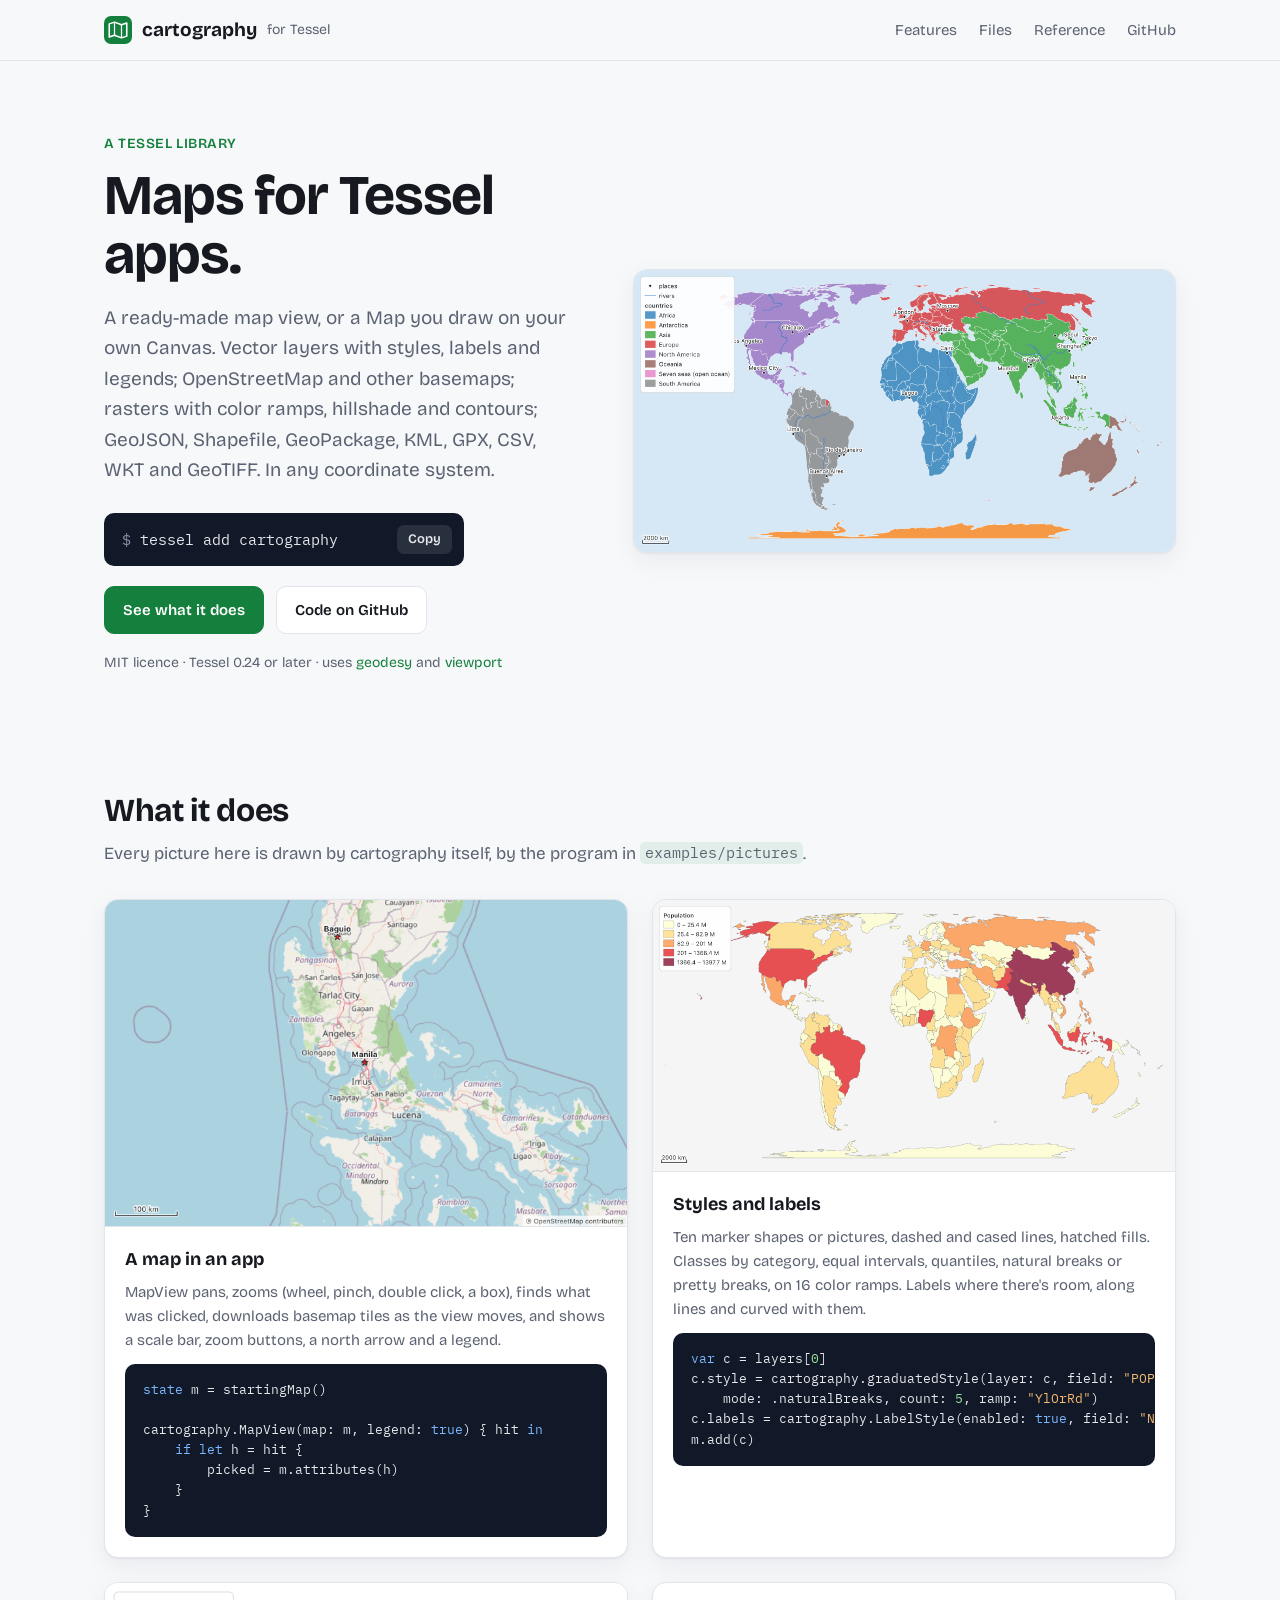
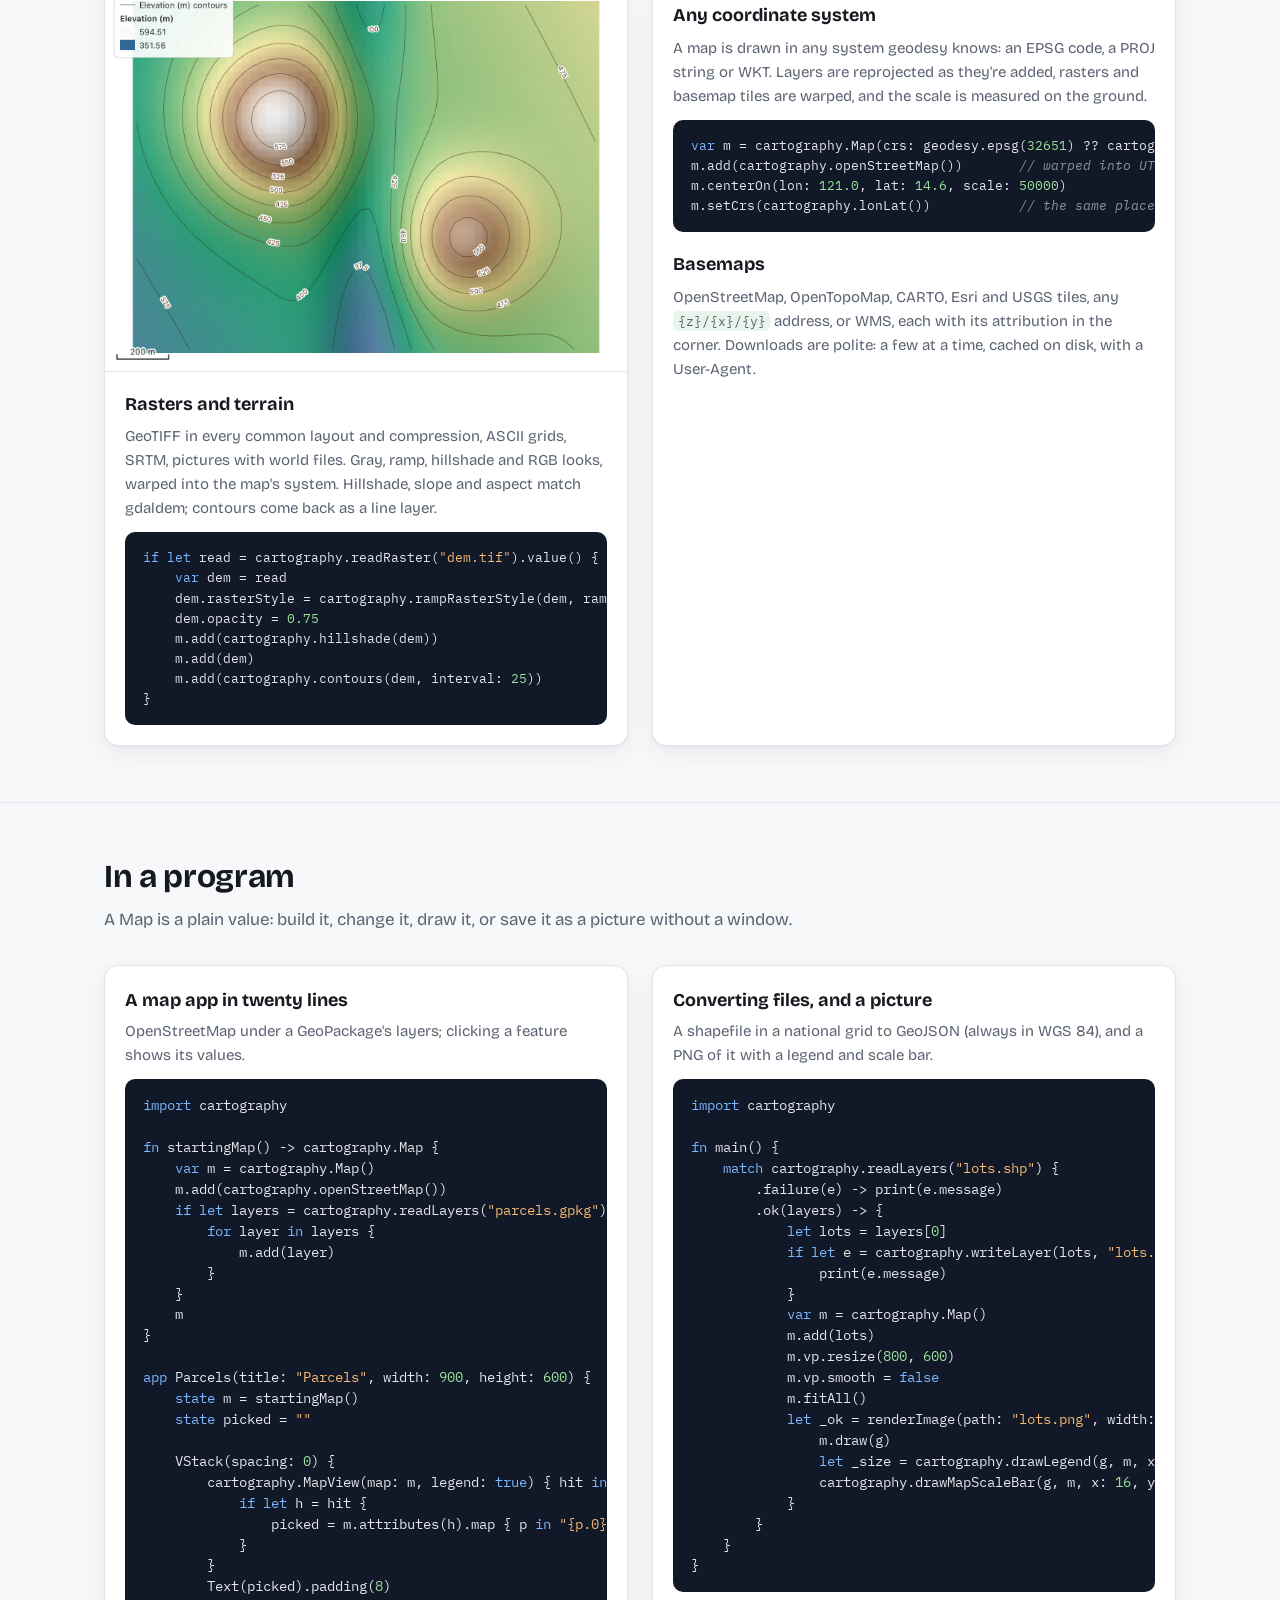
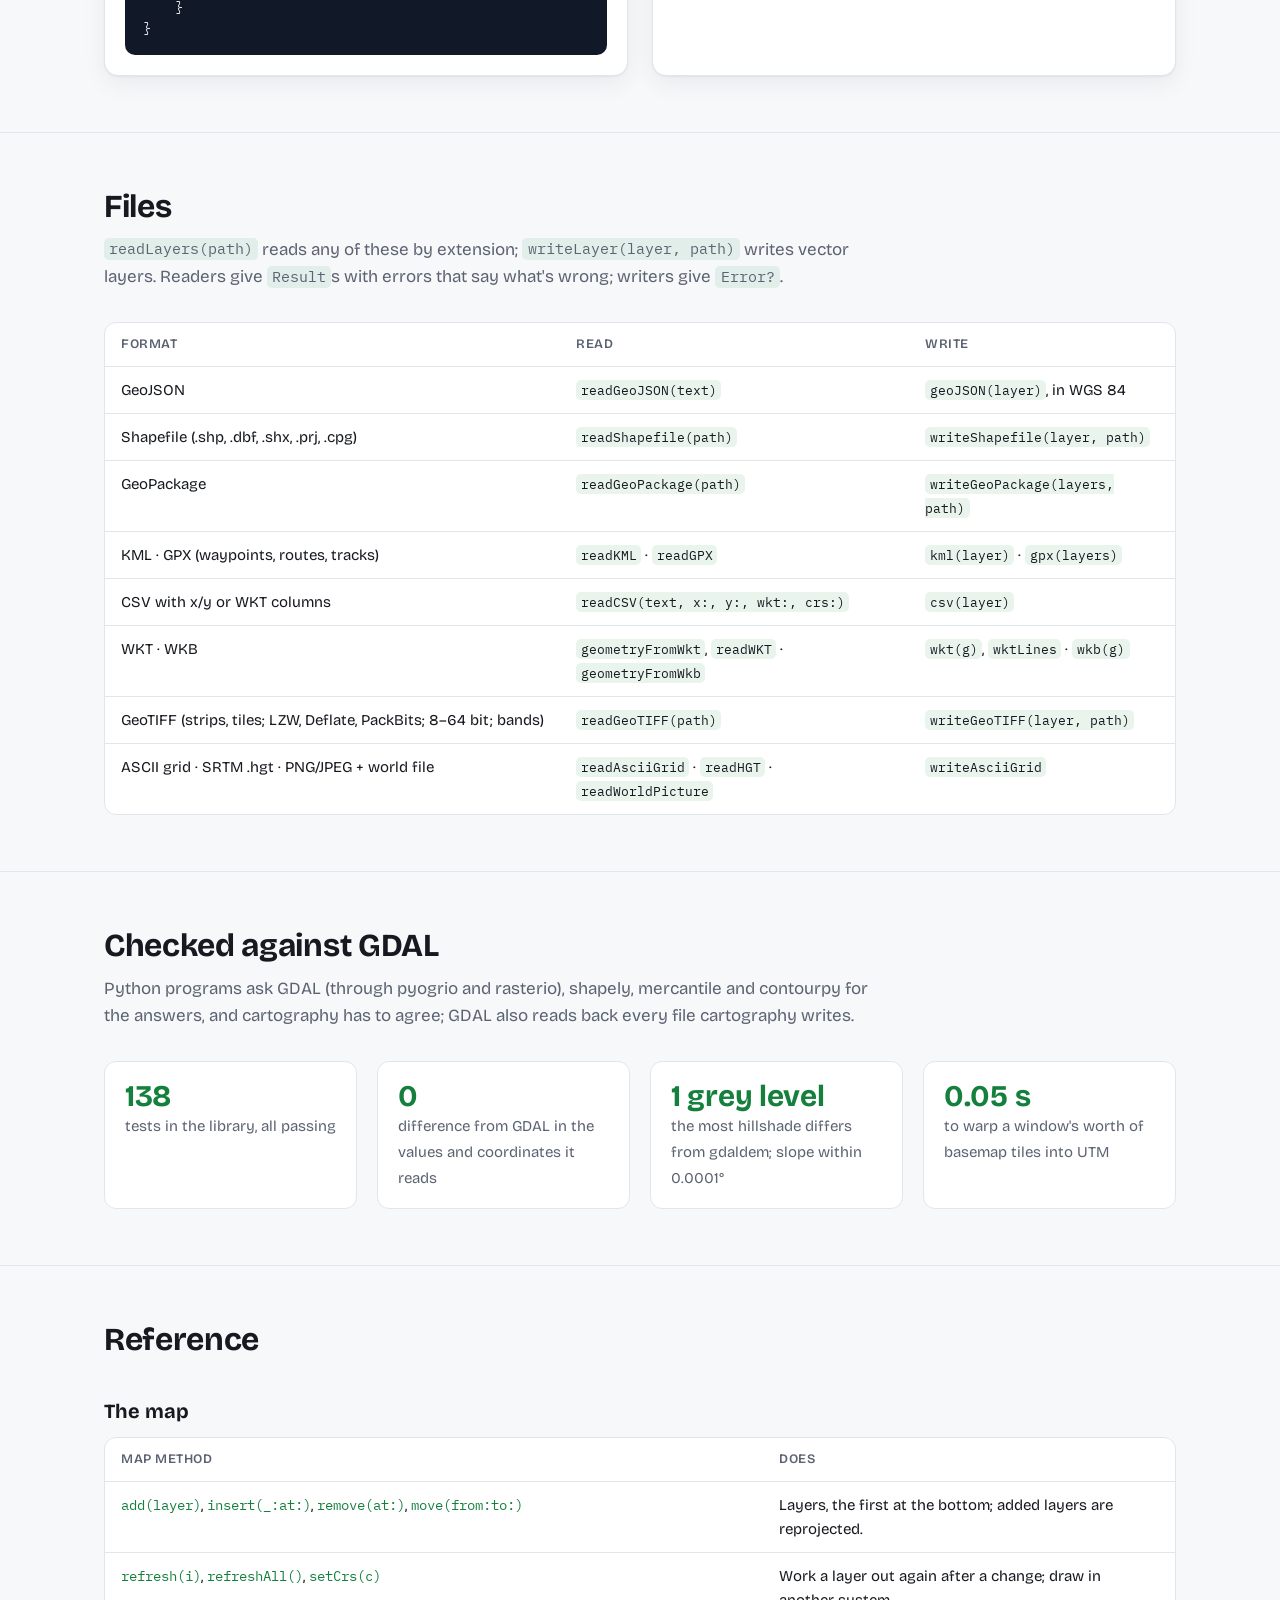
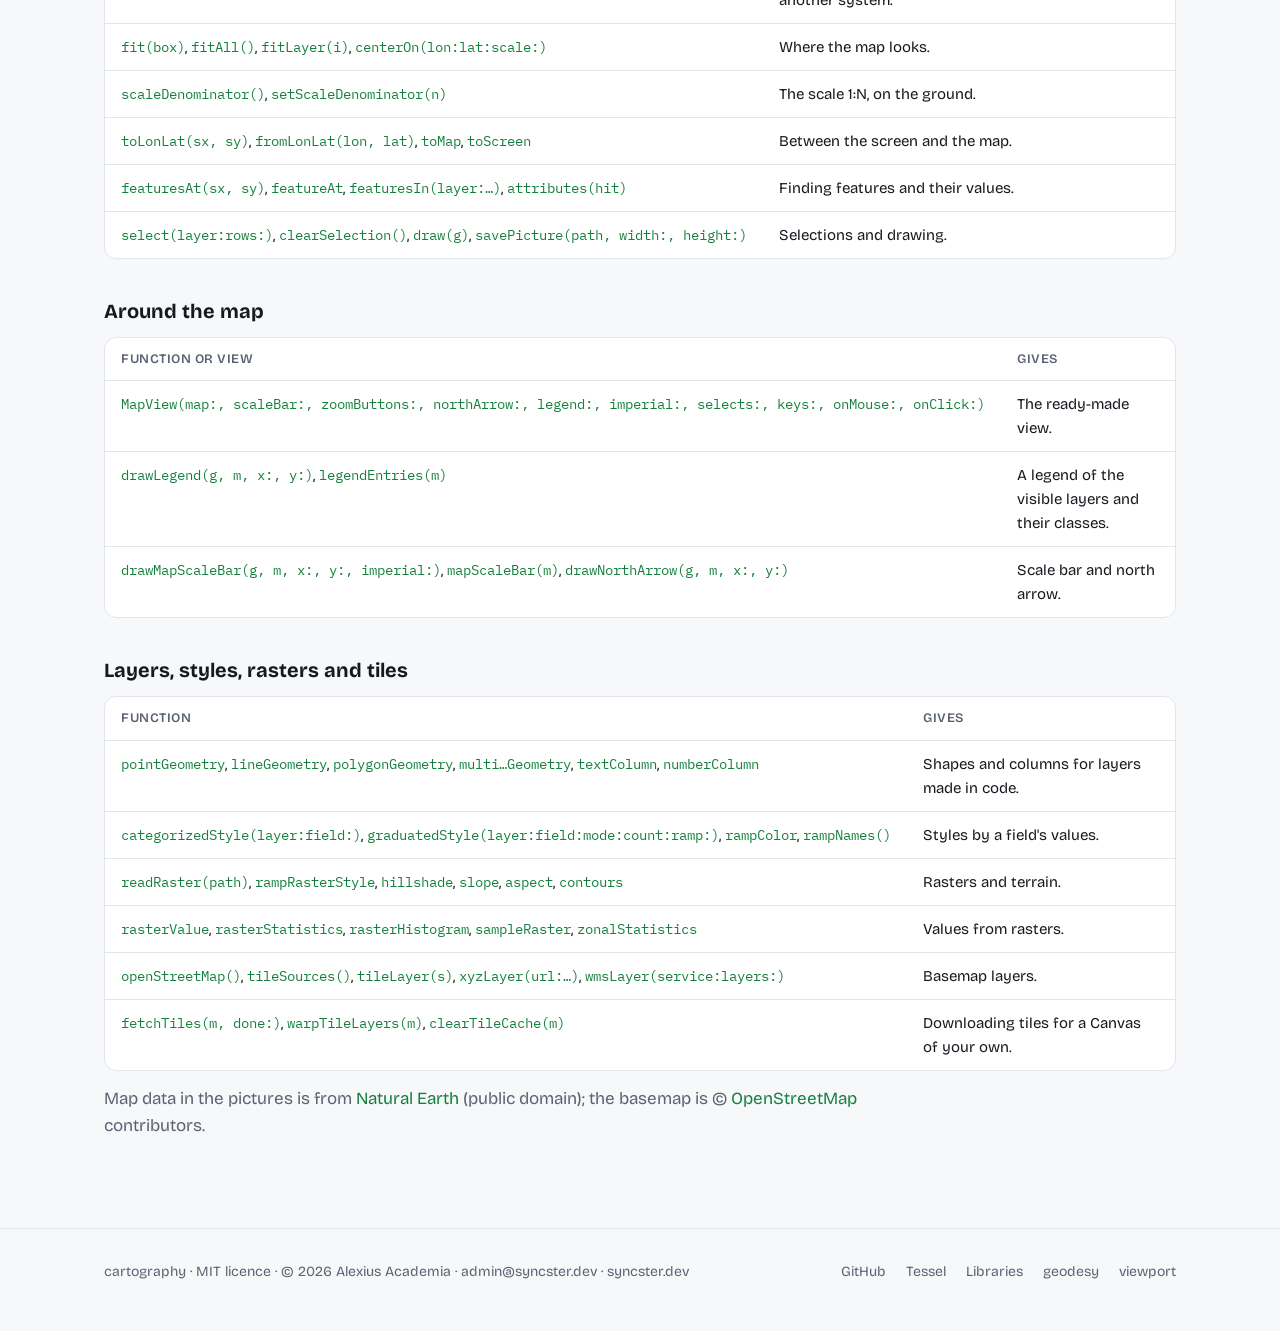
==== website/index.html @ d598605e "Website for cartography-package.syncster.dev" ====
<!doctype html>
<!--
  cartography's website: https://cartography-package.syncster.dev
  Author: Alexius Academia
  Date: 2026-11-22
-->
<html lang="en">
<head>
  <meta charset="utf-8">
  <meta name="author" content="Alexius Academia">
  <meta name="viewport" content="width=device-width, initial-scale=1">
  <title>cartography · Maps for Tessel</title>
  <meta name="description" content="cartography is a Tessel library for maps: vector layers with styles, labels and legends, basemap tiles, rasters with color ramps, hillshade and contours, and GeoJSON, Shapefile, GeoPackage, KML, GPX, CSV, WKT and GeoTIFF files, in any coordinate system.">
  <meta name="theme-color" content="#15803d">
  <link rel="canonical" href="https://cartography-package.syncster.dev/">
  <meta property="og:type" content="website">
  <meta property="og:site_name" content="cartography">
  <meta property="og:title" content="cartography · Maps for Tessel">
  <meta property="og:description" content="A ready-made MapView, or a Map you draw yourself: styled vector layers, OpenStreetMap and other basemaps, rasters with hillshade and contours, and the common GIS files, in any coordinate system.">
  <meta property="og:url" content="https://cartography-package.syncster.dev/">
  <meta property="og:image" content="https://cartography-package.syncster.dev/assets/share.png">
  <meta property="og:image:width" content="1200">
  <meta property="og:image:height" content="630">
  <meta property="og:image:alt" content="The world in Equal Earth, countries colored by continent, with rivers and the largest cities">
  <meta name="twitter:card" content="summary_large_image">
  <link rel="icon" href="assets/favicon.svg" type="image/svg+xml">
  <link rel="preconnect" href="https://fonts.googleapis.com">
  <link rel="preconnect" href="https://fonts.gstatic.com" crossorigin>
  <link href="https://fonts.googleapis.com/css2?family=Bricolage+Grotesque:opsz,wght@12..96,400;12..96,600;12..96,700&family=IBM+Plex+Mono:wght@400;500&display=swap" rel="stylesheet">
  <link rel="stylesheet" href="styles.css">
</head>
<body>

<header class="top">
  <div class="wrap">
    <a class="brand" href="#">
      <svg viewBox="0 0 32 32" aria-hidden="true"><rect width="32" height="32" rx="8" fill="#15803d"/><path d="M6 9 L12 7 L20 10 L26 8 V23 L20 25 L12 22 L6 24 Z" fill="none" stroke="#fff" stroke-width="1.8" stroke-linejoin="round"/><path d="M12 7 V22 M20 10 V25" stroke="#fff" stroke-width="1.4"/></svg>
      cartography <small>for Tessel</small>
    </a>
    <nav>
      <a href="#features">Features</a>
      <a href="#files" class="optional">Files</a>
      <a href="#reference" class="optional">Reference</a>
      <a href="https://github.com/alexiusacademia/cartography">GitHub</a>
    </nav>
  </div>
</header>

<main>

<div class="hero">
  <div class="wrap">
    <div>
      <p class="eyebrow">A Tessel library</p>
      <h1>Maps for Tessel apps.</h1>
      <p class="lede">A ready-made map view, or a Map you draw on your own Canvas. Vector layers with styles, labels and legends; OpenStreetMap and other basemaps; rasters with color ramps, hillshade and contours; GeoJSON, Shapefile, GeoPackage, KML, GPX, CSV, WKT and GeoTIFF. In any coordinate system.</p>
      <div class="install">
        <code>tessel add cartography</code>
        <button class="copy" type="button" data-copy="tessel add cartography">Copy</button>
      </div>
      <div class="buttons">
        <a class="button primary" href="#features">See what it does</a>
        <a class="button" href="https://github.com/alexiusacademia/cartography">Code on GitHub</a>
      </div>
      <p class="meta">MIT licence · Tessel 0.24 or later · uses <a href="https://geodesy-package.syncster.dev">geodesy</a> and <a href="https://viewport-package.syncster.dev">viewport</a></p>
    </div>
    <figure class="shot">
      <img src="assets/world.png" width="2000" height="1040" alt="The world in Equal Earth: countries colored by continent, rivers in blue, and the largest cities labeled, with a legend">
    </figure>
  </div>
</div>

<section id="features">
  <div class="wrap">
    <h2>What it does</h2>
    <p class="intro">Every picture here is drawn by cartography itself, by the program in <code>examples/pictures</code>.</p>

    <div class="features2">

      <article class="fcard">
        <img src="assets/basemap.png" width="1600" height="1000" loading="lazy" alt="OpenStreetMap under Luzon, with Manila and Baguio marked by red stars">
        <div class="body">
          <h3>A map in an app</h3>
          <p>MapView pans, zooms (wheel, pinch, double click, a box), finds what was clicked, downloads basemap tiles as the view moves, and shows a scale bar, zoom buttons, a north arrow and a legend.</p>
<pre class="tsl">state m = startingMap()

cartography.MapView(map: m, legend: true) { hit in
    if let h = hit {
        picked = m.attributes(h)
    }
}</pre>
        </div>
      </article>

      <article class="fcard">
        <img src="assets/population.png" width="2000" height="1040" loading="lazy" alt="Population by country in five natural-breaks classes from pale yellow to dark red">
        <div class="body">
          <h3>Styles and labels</h3>
          <p>Ten marker shapes or pictures, dashed and cased lines, hatched fills. Classes by category, equal intervals, quantiles, natural breaks or pretty breaks, on 16 color ramps. Labels where there's room, along lines and curved with them.</p>
<pre class="tsl">var c = layers[0]
c.style = cartography.graduatedStyle(layer: c, field: "POP_EST",
    mode: .naturalBreaks, count: 5, ramp: "YlOrRd")
c.labels = cartography.LabelStyle(enabled: true, field: "NAME")
m.add(c)</pre>
        </div>
      </article>

      <article class="fcard">
        <img src="assets/terrain.png" width="1400" height="1040" loading="lazy" alt="A DEM colored by height over its hillshade, with brown contour lines labeled every 25 meters">
        <div class="body">
          <h3>Rasters and terrain</h3>
          <p>GeoTIFF in every common layout and compression, ASCII grids, SRTM, pictures with world files. Gray, ramp, hillshade and RGB looks, warped into the map's system. Hillshade, slope and aspect match gdaldem; contours come back as a line layer.</p>
<pre class="tsl">if let read = cartography.readRaster("dem.tif").value() {
    var dem = read
    dem.rasterStyle = cartography.rampRasterStyle(dem, ramp: "Terrain")
    dem.opacity = 0.75
    m.add(cartography.hillshade(dem))
    m.add(dem)
    m.add(cartography.contours(dem, interval: 25))
}</pre>
        </div>
      </article>

      <article class="fcard">
        <div class="body">
          <h3>Any coordinate system</h3>
          <p>A map is drawn in any system geodesy knows: an EPSG code, a PROJ string or WKT. Layers are reprojected as they're added, rasters and basemap tiles are warped, and the scale is measured on the ground.</p>
<pre class="tsl">var m = cartography.Map(crs: geodesy.epsg(32651) ?? cartography.webMercator())
m.add(cartography.openStreetMap())       // warped into UTM 51N
m.centerOn(lon: 121.0, lat: 14.6, scale: 50000)
m.setCrs(cartography.lonLat())           // the same place, in degrees</pre>
          <h3 style="margin-top:18px">Basemaps</h3>
          <p>OpenStreetMap, OpenTopoMap, CARTO, Esri and USGS tiles, any <code>{z}/{x}/{y}</code> address, or WMS, each with its attribution in the corner. Downloads are polite: a few at a time, cached on disk, with a User-Agent.</p>
        </div>
      </article>

    </div>
  </div>
</section>

<section id="ways">
  <div class="wrap">
    <h2>In a program</h2>
    <p class="intro">A Map is a plain value: build it, change it, draw it, or save it as a picture without a window.</p>
    <div class="examples">
      <article class="example">
        <h3>A map app in twenty lines</h3>
        <p>OpenStreetMap under a GeoPackage's layers; clicking a feature shows its values.</p>
<pre class="tsl">import cartography

fn startingMap() -> cartography.Map {
    var m = cartography.Map()
    m.add(cartography.openStreetMap())
    if let layers = cartography.readLayers("parcels.gpkg").value() {
        for layer in layers {
            m.add(layer)
        }
    }
    m
}

app Parcels(title: "Parcels", width: 900, height: 600) {
    state m = startingMap()
    state picked = ""

    VStack(spacing: 0) {
        cartography.MapView(map: m, legend: true) { hit in
            if let h = hit {
                picked = m.attributes(h).map { p in "{p.0}: {p.1}" }.joined(separator: ", ")
            }
        }
        Text(picked).padding(8)
    }
}</pre>
      </article>
      <article class="example">
        <h3>Converting files, and a picture</h3>
        <p>A shapefile in a national grid to GeoJSON (always in WGS 84), and a PNG of it with a legend and scale bar.</p>
<pre class="tsl">import cartography

fn main() {
    match cartography.readLayers("lots.shp") {
        .failure(e) -> print(e.message)
        .ok(layers) -> {
            let lots = layers[0]
            if let e = cartography.writeLayer(lots, "lots.geojson") {
                print(e.message)
            }
            var m = cartography.Map()
            m.add(lots)
            m.vp.resize(800, 600)
            m.vp.smooth = false
            m.fitAll()
            let _ok = renderImage(path: "lots.png", width: 800, height: 600, scale: 2) { g in
                m.draw(g)
                let _size = cartography.drawLegend(g, m, x: 12, y: 12)
                cartography.drawMapScaleBar(g, m, x: 16, y: 584)
            }
        }
    }
}</pre>
      </article>
    </div>
  </div>
</section>

<section id="files">
  <div class="wrap">
    <h2>Files</h2>
    <p class="intro"><code>readLayers(path)</code> reads any of these by extension; <code>writeLayer(layer, path)</code> writes vector layers. Readers give <code>Result</code>s with errors that say what's wrong; writers give <code>Error?</code>.</p>
    <div class="table"><table>
      <tr><th>Format</th><th>Read</th><th>Write</th></tr>
      <tr><td>GeoJSON</td><td><code>readGeoJSON(text)</code></td><td><code>geoJSON(layer)</code>, in WGS 84</td></tr>
      <tr><td>Shapefile (.shp, .dbf, .shx, .prj, .cpg)</td><td><code>readShapefile(path)</code></td><td><code>writeShapefile(layer, path)</code></td></tr>
      <tr><td>GeoPackage</td><td><code>readGeoPackage(path)</code></td><td><code>writeGeoPackage(layers, path)</code></td></tr>
      <tr><td>KML · GPX (waypoints, routes, tracks)</td><td><code>readKML</code> · <code>readGPX</code></td><td><code>kml(layer)</code> · <code>gpx(layers)</code></td></tr>
      <tr><td>CSV with x/y or WKT columns</td><td><code>readCSV(text, x:, y:, wkt:, crs:)</code></td><td><code>csv(layer)</code></td></tr>
      <tr><td>WKT · WKB</td><td><code>geometryFromWkt</code>, <code>readWKT</code> · <code>geometryFromWkb</code></td><td><code>wkt(g)</code>, <code>wktLines</code> · <code>wkb(g)</code></td></tr>
      <tr><td>GeoTIFF (strips, tiles; LZW, Deflate, PackBits; 8–64 bit; bands)</td><td><code>readGeoTIFF(path)</code></td><td><code>writeGeoTIFF(layer, path)</code></td></tr>
      <tr><td>ASCII grid · SRTM .hgt · PNG/JPEG + world file</td><td><code>readAsciiGrid</code> · <code>readHGT</code> · <code>readWorldPicture</code></td><td><code>writeAsciiGrid</code></td></tr>
    </table></div>
  </div>
</section>

<section id="tested">
  <div class="wrap">
    <h2>Checked against GDAL</h2>
    <p class="intro">Python programs ask GDAL (through pyogrio and rasterio), shapely, mercantile and contourpy for the answers, and cartography has to agree; GDAL also reads back every file cartography writes.</p>
    <div class="stats">
      <div class="stat"><b>138</b><span>tests in the library, all passing</span></div>
      <div class="stat"><b>0</b><span>difference from GDAL in the values and coordinates it reads</span></div>
      <div class="stat"><b>1 grey level</b><span>the most hillshade differs from gdaldem; slope within 0.0001°</span></div>
      <div class="stat"><b>0.05 s</b><span>to warp a window's worth of basemap tiles into UTM</span></div>
    </div>
  </div>
</section>

<section id="reference">
  <div class="wrap">
    <h2>Reference</h2>

    <h3>The map</h3>
    <div class="table"><table>
      <tr><th>Map method</th><th>Does</th></tr>
      <tr><td><code>add(layer)</code>, <code>insert(_:at:)</code>, <code>remove(at:)</code>, <code>move(from:to:)</code></td><td>Layers, the first at the bottom; added layers are reprojected.</td></tr>
      <tr><td><code>refresh(i)</code>, <code>refreshAll()</code>, <code>setCrs(c)</code></td><td>Work a layer out again after a change; draw in another system.</td></tr>
      <tr><td><code>fit(box)</code>, <code>fitAll()</code>, <code>fitLayer(i)</code>, <code>centerOn(lon:lat:scale:)</code></td><td>Where the map looks.</td></tr>
      <tr><td><code>scaleDenominator()</code>, <code>setScaleDenominator(n)</code></td><td>The scale 1:N, on the ground.</td></tr>
      <tr><td><code>toLonLat(sx, sy)</code>, <code>fromLonLat(lon, lat)</code>, <code>toMap</code>, <code>toScreen</code></td><td>Between the screen and the map.</td></tr>
      <tr><td><code>featuresAt(sx, sy)</code>, <code>featureAt</code>, <code>featuresIn(layer:…)</code>, <code>attributes(hit)</code></td><td>Finding features and their values.</td></tr>
      <tr><td><code>select(layer:rows:)</code>, <code>clearSelection()</code>, <code>draw(g)</code>, <code>savePicture(path, width:, height:)</code></td><td>Selections and drawing.</td></tr>
    </table></div>

    <h3>Around the map</h3>
    <div class="table"><table>
      <tr><th>Function or view</th><th>Gives</th></tr>
      <tr><td><code>MapView(map:, scaleBar:, zoomButtons:, northArrow:, legend:, imperial:, selects:, keys:, onMouse:, onClick:)</code></td><td>The ready-made view.</td></tr>
      <tr><td><code>drawLegend(g, m, x:, y:)</code>, <code>legendEntries(m)</code></td><td>A legend of the visible layers and their classes.</td></tr>
      <tr><td><code>drawMapScaleBar(g, m, x:, y:, imperial:)</code>, <code>mapScaleBar(m)</code>, <code>drawNorthArrow(g, m, x:, y:)</code></td><td>Scale bar and north arrow.</td></tr>
    </table></div>

    <h3>Layers, styles, rasters and tiles</h3>
    <div class="table"><table>
      <tr><th>Function</th><th>Gives</th></tr>
      <tr><td><code>pointGeometry</code>, <code>lineGeometry</code>, <code>polygonGeometry</code>, <code>multi…Geometry</code>, <code>textColumn</code>, <code>numberColumn</code></td><td>Shapes and columns for layers made in code.</td></tr>
      <tr><td><code>categorizedStyle(layer:field:)</code>, <code>graduatedStyle(layer:field:mode:count:ramp:)</code>, <code>rampColor</code>, <code>rampNames()</code></td><td>Styles by a field's values.</td></tr>
      <tr><td><code>readRaster(path)</code>, <code>rampRasterStyle</code>, <code>hillshade</code>, <code>slope</code>, <code>aspect</code>, <code>contours</code></td><td>Rasters and terrain.</td></tr>
      <tr><td><code>rasterValue</code>, <code>rasterStatistics</code>, <code>rasterHistogram</code>, <code>sampleRaster</code>, <code>zonalStatistics</code></td><td>Values from rasters.</td></tr>
      <tr><td><code>openStreetMap()</code>, <code>tileSources()</code>, <code>tileLayer(s)</code>, <code>xyzLayer(url:…)</code>, <code>wmsLayer(service:layers:)</code></td><td>Basemap layers.</td></tr>
      <tr><td><code>fetchTiles(m, done:)</code>, <code>warpTileLayers(m)</code>, <code>clearTileCache(m)</code></td><td>Downloading tiles for a Canvas of your own.</td></tr>
    </table></div>
    <p class="intro" style="margin-top:14px">Map data in the pictures is from <a href="https://www.naturalearthdata.com">Natural Earth</a> (public domain); the basemap is © <a href="https://www.openstreetmap.org/copyright">OpenStreetMap</a> contributors.</p>
  </div>
</section>

</main>

<footer>
  <div class="wrap">
    <span>cartography · MIT licence · © 2026 <a href="https://syncster.dev" rel="author">Alexius Academia</a> · <a href="mailto:admin@syncster.dev">admin@syncster.dev</a> · <a href="https://syncster.dev">syncster.dev</a></span>
    <nav>
      <a href="https://github.com/alexiusacademia/cartography">GitHub</a>
      <a href="https://tessel-lang.syncster.dev">Tessel</a>
      <a href="https://tessel-packages.syncster.dev">Libraries</a>
      <a href="https://geodesy-package.syncster.dev">geodesy</a>
      <a href="https://viewport-package.syncster.dev">viewport</a>
    </nav>
  </div>
</footer>

<script>
// Colours the Tessel code: keywords, strings, numbers and comments.
(function () {
  const esc = s => s.replace(/&/g, "&amp;").replace(/</g, "&lt;").replace(/>/g, "&gt;");
  const keywords = /^(import|fn|var|let|if|else|for|in|while|return|match|try|true|false|nil|app|state|struct|view|bind)$/;
  const token = /(\/\/[^\n]*)|("(?:\\.|[^"\\])*")|(\b\d+(?:\.\d+)?(?:e-?\d+)?\b)|([A-Za-z_]\w*)/g;
  for (const pre of document.querySelectorAll("pre.tsl")) {
    const text = pre.textContent;
    let out = "", last = 0, m;
    token.lastIndex = 0;
    while ((m = token.exec(text))) {
      out += esc(text.slice(last, m.index));
      const t = esc(m[0]);
      if (m[1]) out += '<span class="c">' + t + "</span>";
      else if (m[2]) out += '<span class="s">' + t + "</span>";
      else if (m[3]) out += '<span class="n">' + t + "</span>";
      else if (keywords.test(m[4])) out += '<span class="k">' + t + "</span>";
      else out += t;
      last = token.lastIndex;
    }
    pre.innerHTML = out + esc(text.slice(last));
  }
  for (const b of document.querySelectorAll("[data-copy]")) {
    b.addEventListener("click", () => {
      navigator.clipboard.writeText(b.dataset.copy).then(() => {
        b.textContent = "Copied";
        setTimeout(() => { b.textContent = "Copy"; }, 1500);
      }, () => {});
    });
  }
})();
</script>
</body>
</html>
---- website/styles.css ----
/* cartography's website (the same design as the other libraries', in green).
   Author: Alexius Academia
   Date: 2026-11-22 */

:root {
  --bg: #f7f8fa;
  --surface: #ffffff;
  --ink: #16191f;
  --muted: #5b6372;
  --line: #e2e5eb;
  --accent: #15803d;
  --accent-ink: #ffffff;
  --orange: #f08c00;
  --code-bg: #111827;
  --code-ink: #e5e7eb;
  --code-key: #7cb7ff;
  --code-str: #f5b971;
  --code-num: #9be29b;
  --code-com: #8b93a3;
  --shadow: 0 1px 2px rgba(16, 24, 40, .05), 0 8px 24px rgba(16, 24, 40, .06);
  --radius: 14px;
  color-scheme: light;
}

@media (prefers-color-scheme: dark) {
  :root {
    --bg: #0e1116;
    --surface: #161b22;
    --ink: #e8ebf0;
    --muted: #9aa3b2;
    --line: #262d38;
    --accent: #4ade80;
    --accent-ink: #06121f;
    --code-bg: #0b0f14;
    --shadow: 0 1px 2px rgba(0, 0, 0, .3), 0 8px 24px rgba(0, 0, 0, .25);
    color-scheme: dark;
  }
}

* { box-sizing: border-box; }

html { scroll-behavior: smooth; scroll-padding-top: 72px; }

body {
  margin: 0;
  overflow-x: hidden;
  background: var(--bg);
  color: var(--ink);
  font: 16px/1.6 "Bricolage Grotesque", system-ui, -apple-system, "Segoe UI", sans-serif;
  -webkit-font-smoothing: antialiased;
}

a { color: var(--accent); text-decoration: none; }
a:hover { text-decoration: underline; }

code, pre, .mono { font-family: "IBM Plex Mono", ui-monospace, SFMono-Regular, Menlo, monospace; }

p code, td code, li code {
  font-size: .88em;
  background: color-mix(in srgb, var(--accent) 9%, transparent);
  padding: .1em .35em;
  border-radius: 5px;
}

.wrap { max-width: 1120px; margin: 0 auto; padding: 0 24px; }

/* Header */
.top {
  position: sticky; top: 0; z-index: 10;
  background: color-mix(in srgb, var(--bg) 85%, transparent);
  backdrop-filter: saturate(1.4) blur(10px);
  -webkit-backdrop-filter: saturate(1.4) blur(10px);
  border-bottom: 1px solid var(--line);
}
.top .wrap { display: flex; align-items: center; gap: 24px; height: 60px; }
.brand { display: flex; align-items: center; gap: 10px; color: var(--ink); font-weight: 700; font-size: 19px; }
.brand:hover { text-decoration: none; }
.brand svg { width: 28px; height: 28px; }
.brand small { font-weight: 400; color: var(--muted); font-size: 14px; }
.top nav { margin-left: auto; display: flex; gap: 22px; font-size: 15px; }
.top nav a { color: var(--muted); }
.top nav a:hover { color: var(--ink); text-decoration: none; }

/* Hero */
.hero { padding: 72px 0 48px; }
.hero .wrap { display: grid; grid-template-columns: 1fr 1.15fr; gap: 56px; align-items: center; }
.eyebrow { color: var(--accent); font-weight: 600; font-size: 14px; letter-spacing: .04em; text-transform: uppercase; margin: 0 0 12px; }
h1 { font-size: clamp(36px, 5vw, 56px); line-height: 1.05; letter-spacing: -.02em; margin: 0 0 18px; }
.lede { font-size: 19px; color: var(--muted); margin: 0 0 28px; max-width: 34em; }

.install {
  display: flex; align-items: center; gap: 12px;
  background: var(--code-bg); color: var(--code-ink);
  border-radius: 10px; padding: 12px 12px 12px 18px;
  max-width: 360px; margin-bottom: 20px;
}
.install code { font-size: 15px; flex: 1; }
.install code::before { content: "$ "; color: var(--code-com); }
.copy {
  font: 600 13px/1 "Bricolage Grotesque", system-ui, sans-serif;
  background: #ffffff1a; color: var(--code-ink); border: 0;
  border-radius: 7px; padding: 8px 11px; cursor: pointer;
}
.copy:hover { background: #ffffff2e; }

.buttons { display: flex; flex-wrap: wrap; gap: 12px; }
.button {
  display: inline-flex; align-items: center; gap: 8px;
  padding: 11px 18px; border-radius: 10px; font-weight: 600; font-size: 15px;
  border: 1px solid var(--line); color: var(--ink); background: var(--surface);
}
.button:hover { text-decoration: none; border-color: var(--muted); }
.button.primary { background: var(--accent); color: var(--accent-ink); border-color: var(--accent); }
.button.primary:hover { filter: brightness(1.08); }
.meta { color: var(--muted); font-size: 14px; margin-top: 18px; }

.shot {
  margin: 0; border-radius: var(--radius); overflow: hidden;
  box-shadow: var(--shadow); border: 1px solid var(--line); background: var(--surface);
}
.shot img { display: block; width: 100%; height: auto; }

/* Sections */
section { padding: 56px 0; }
section + section { border-top: 1px solid var(--line); }
h2 { font-size: 32px; letter-spacing: -.01em; line-height: 1.15; margin: 0 0 10px; }
h3 { font-size: 20px; margin: 36px 0 10px; }
.intro { color: var(--muted); font-size: 17px; max-width: 46em; margin: 0 0 32px; }

/* Gallery */
.gallery { display: grid; grid-template-columns: repeat(2, minmax(0, 1fr)); gap: 24px; }
.card {
  background: var(--surface); border: 1px solid var(--line);
  border-radius: var(--radius); box-shadow: var(--shadow); overflow: hidden;
  display: flex; flex-direction: column;
}
.card > a { display: block; background: #fff; border-bottom: 1px solid var(--line); }
.card img { display: block; width: 100%; height: auto; }
.card .body { padding: 16px 20px 18px; display: flex; flex-direction: column; gap: 6px; flex: 1; }
.card h3 { margin: 0; font-size: 18px; }
.card p { margin: 0; color: var(--muted); font-size: 15px; }
.tags { display: flex; flex-wrap: wrap; gap: 6px; margin-top: 4px; }
.tags span {
  font: 500 12px/1 "IBM Plex Mono", monospace; color: var(--muted);
  border: 1px solid var(--line); border-radius: 99px; padding: 5px 8px;
}
details { margin-top: 8px; }
summary {
  cursor: pointer; font-weight: 600; font-size: 14px; color: var(--accent);
  list-style: none; user-select: none;
}
summary::-webkit-details-marker { display: none; }
summary::before { content: "▸ "; }
details[open] summary::before { content: "▾ "; }
details pre { margin-top: 10px; }

/* Code */
pre {
  background: var(--code-bg); color: var(--code-ink);
  border-radius: 10px; padding: 16px 18px; margin: 0;
  overflow-x: auto; font-size: 13.5px; line-height: 1.55;
  tab-size: 4;
}
.k { color: var(--code-key); }
.s { color: var(--code-str); }
.n { color: var(--code-num); }
.c { color: var(--code-com); font-style: italic; }

.split { display: grid; grid-template-columns: minmax(0, 1fr) minmax(0, 1fr); gap: 28px; align-items: start; }
.split pre { font-size: 13px; }
.pair { display: grid; gap: 16px; min-width: 0; }
.hero .wrap > *, .split > *, .gallery > * { min-width: 0; }

/* Tables */
.table { overflow-x: auto; border: 1px solid var(--line); border-radius: 12px; background: var(--surface); }
table { border-collapse: collapse; width: 100%; font-size: 15px; }
th, td { text-align: left; padding: 11px 16px; border-bottom: 1px solid var(--line); vertical-align: top; }
tr:last-child td { border-bottom: 0; }
th { font-size: 13px; color: var(--muted); font-weight: 600; text-transform: uppercase; letter-spacing: .04em; }
td:first-child { white-space: nowrap; }
td:first-child code { background: none; padding: 0; font-size: 14px; color: var(--accent); }

.features { display: grid; grid-template-columns: repeat(3, 1fr); gap: 20px; margin-top: 8px; }
.feature { background: var(--surface); border: 1px solid var(--line); border-radius: 12px; padding: 18px 20px; }
.feature b { display: block; margin-bottom: 4px; }
.feature span { color: var(--muted); font-size: 15px; }

/* Footer */
footer { border-top: 1px solid var(--line); padding: 32px 0 48px; color: var(--muted); font-size: 14px; }
footer .wrap { display: flex; flex-wrap: wrap; gap: 12px 28px; align-items: center; }
footer nav { display: flex; flex-wrap: wrap; gap: 20px; margin-left: auto; }
footer a { color: var(--muted); }
footer a:hover { color: var(--ink); }

@media (max-width: 900px) {
  .hero { padding-top: 44px; }
  .hero .wrap, .split { grid-template-columns: minmax(0, 1fr); gap: 32px; }
  .features { grid-template-columns: 1fr; }
}
@media (max-width: 720px) {
  .gallery { grid-template-columns: 1fr; }
  .top nav a.optional { display: none; }
  .brand small { display: none; }
}
@media (max-width: 480px) {
  .wrap { padding: 0 16px; }
  .top nav { gap: 14px; }
  h2 { font-size: 26px; }
}

/* csv: a file and what it reads as */
.preview { display: grid; gap: 14px; }
.panel {
  background: var(--surface); border: 1px solid var(--line);
  border-radius: var(--radius); box-shadow: var(--shadow); overflow: hidden;
}
.panel > header {
  display: flex; align-items: center; gap: 8px;
  padding: 9px 14px; border-bottom: 1px solid var(--line);
  font: 500 13px/1 "IBM Plex Mono", monospace; color: var(--muted);
}
.panel > header b { color: var(--ink); font-weight: 600; }
.panel pre { border-radius: 0; background: var(--code-bg); }
.panel table { font-size: 14px; }
.panel td, .panel th { padding: 8px 14px; }
.panel th { text-transform: none; letter-spacing: 0; font-size: 13px; color: var(--ink); background: color-mix(in srgb, var(--accent) 8%, transparent); }
.panel td:first-child { white-space: nowrap; }
.panel .num { font-family: "IBM Plex Mono", monospace; font-size: 13px; text-align: right; }
.panel .empty { color: var(--muted); }
.sep { color: var(--code-com); }
.q { color: var(--code-str); }
.arrow { text-align: center; color: var(--muted); font-size: 14px; }
.stats { display: grid; grid-template-columns: repeat(4, 1fr); gap: 20px; }
.stat { background: var(--surface); border: 1px solid var(--line); border-radius: 12px; padding: 18px 20px; }
.stat b { display: block; font-size: 30px; line-height: 1.1; letter-spacing: -.01em; color: var(--accent); }
.stat span { color: var(--muted); font-size: 15px; }
.out { margin-top: 10px; }
.out pre { background: color-mix(in srgb, var(--code-bg) 92%, var(--accent)); }
.label { font-size: 13px; color: var(--muted); font-weight: 600; text-transform: uppercase; letter-spacing: .04em; margin: 14px 0 6px; }
.examples { display: grid; grid-template-columns: repeat(2, minmax(0, 1fr)); gap: 24px; }
.example { background: var(--surface); border: 1px solid var(--line); border-radius: var(--radius); box-shadow: var(--shadow); padding: 20px; min-width: 0; }
.example h3 { margin: 0 0 4px; font-size: 18px; }
.example p { margin: 0 0 12px; color: var(--muted); font-size: 15px; }
@media (max-width: 900px) {
  .stats { grid-template-columns: repeat(2, 1fr); }
  .examples { grid-template-columns: minmax(0, 1fr); }
}

/* inspector: feature cards with a picture */
.features2 { display: grid; grid-template-columns: repeat(2, minmax(0, 1fr)); gap: 24px; }
.fcard { background: var(--surface); border: 1px solid var(--line); border-radius: var(--radius); box-shadow: var(--shadow); overflow: hidden; display: flex; flex-direction: column; min-width: 0; }
.fcard > img { display: block; width: 100%; height: auto; background: #fff; border-bottom: 1px solid var(--line); }
.fcard .body { padding: 18px 20px 20px; }
.fcard h3 { margin: 0 0 6px; font-size: 18px; }
.fcard p { margin: 0 0 12px; color: var(--muted); font-size: 15px; }
.fcard pre { font-size: 13px; }
@media (max-width: 900px) { .features2 { grid-template-columns: minmax(0, 1fr); } }
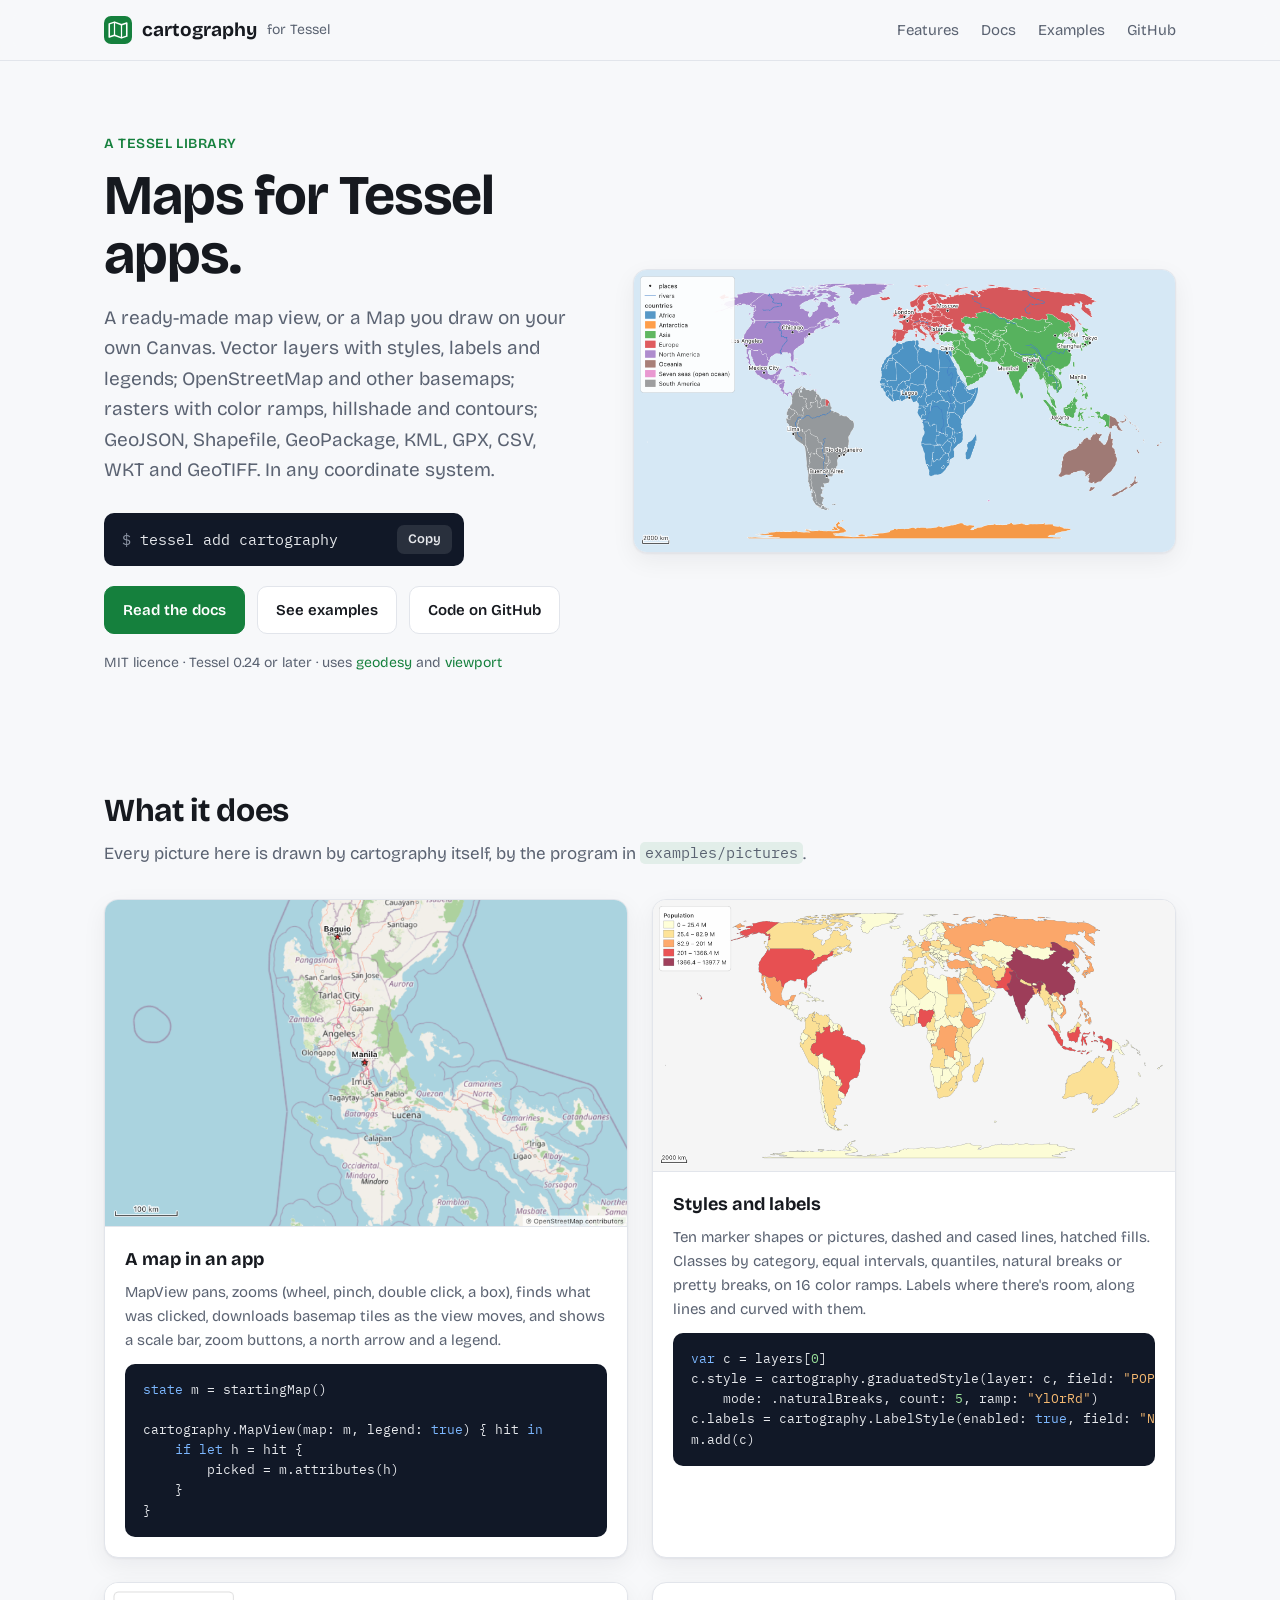
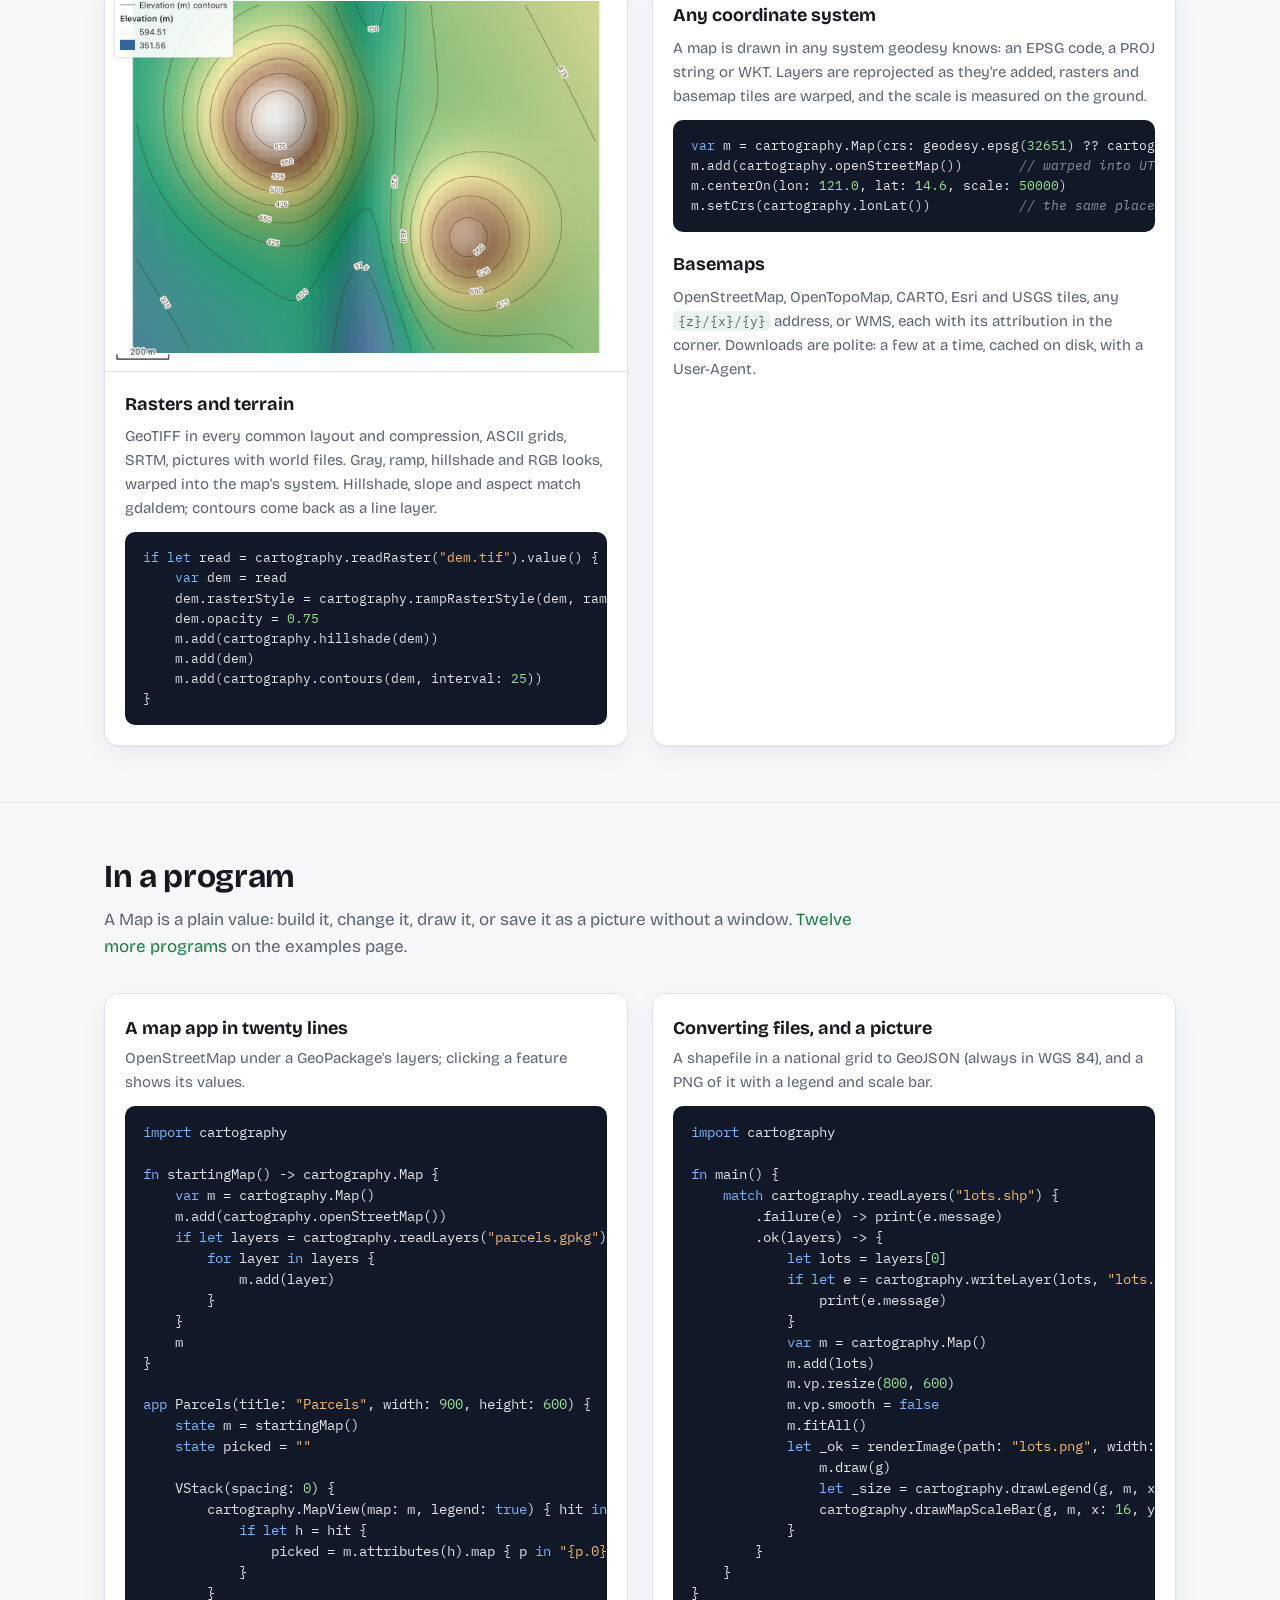
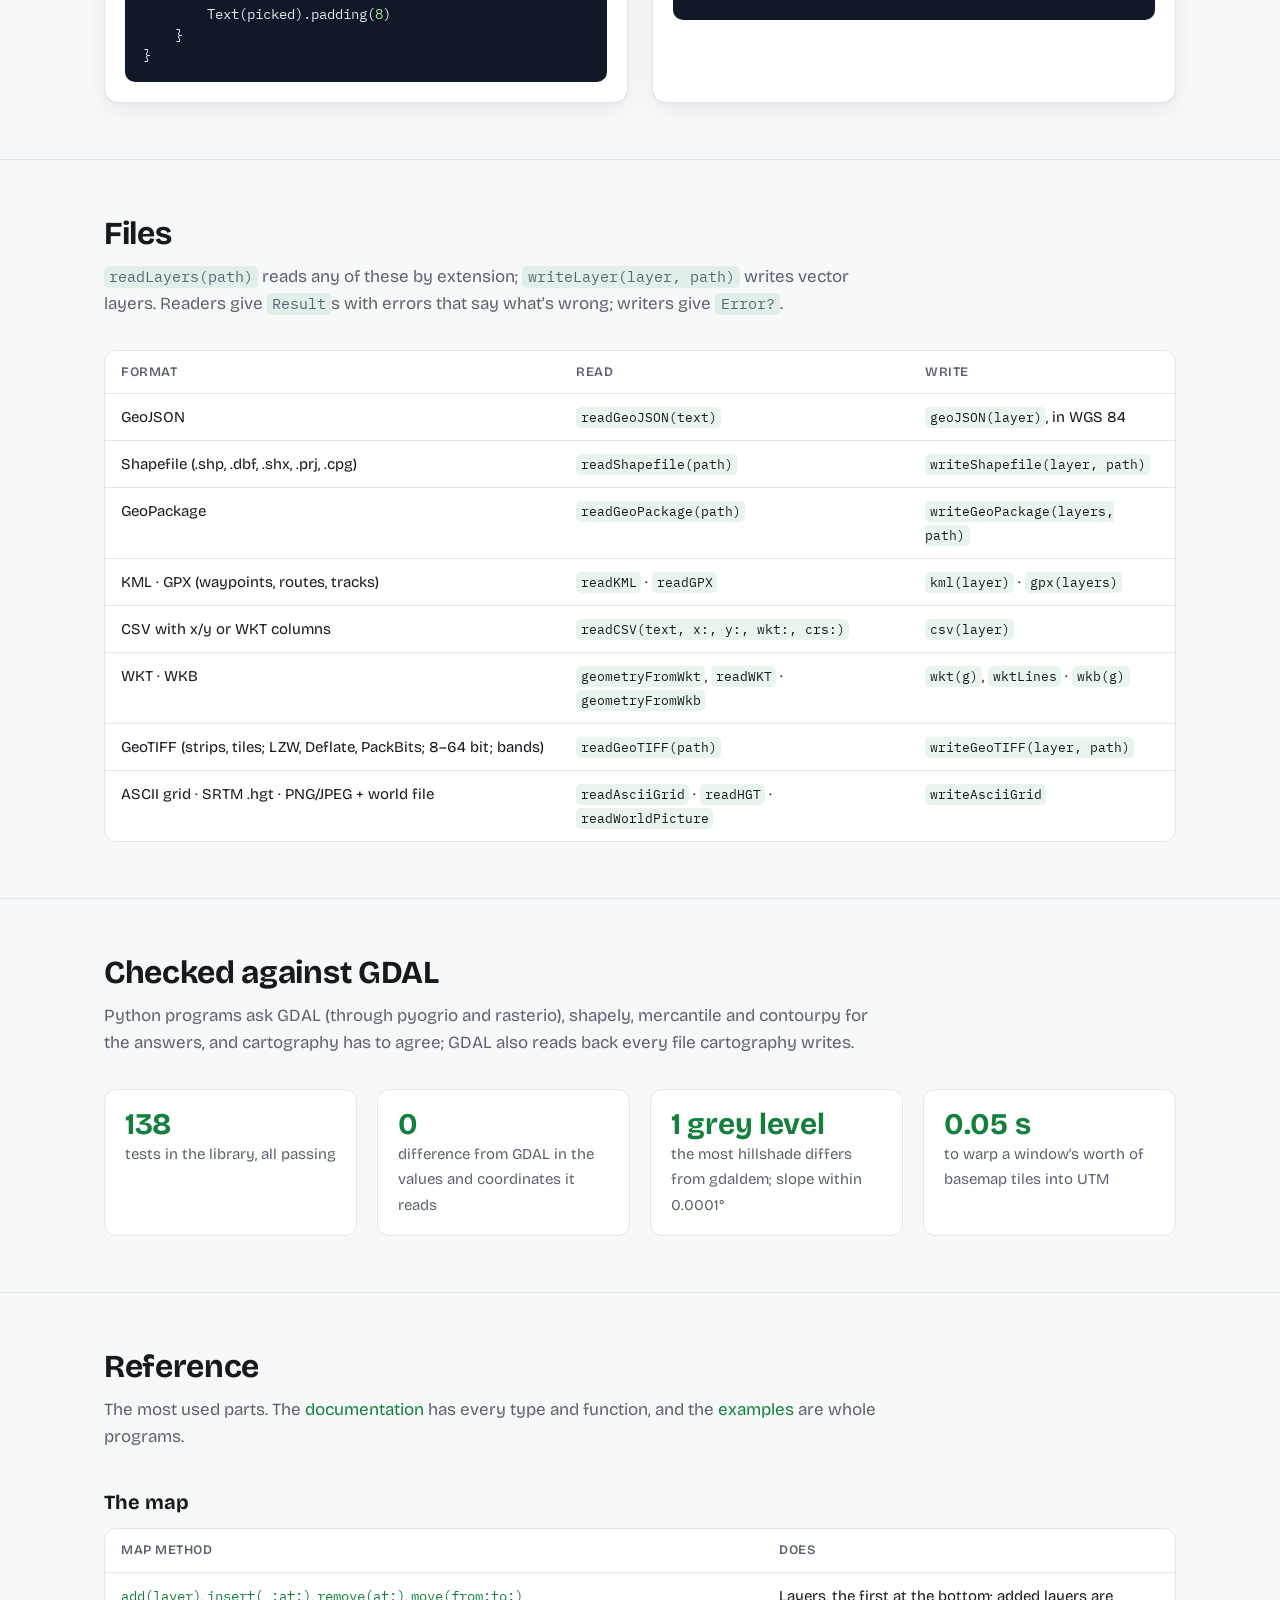
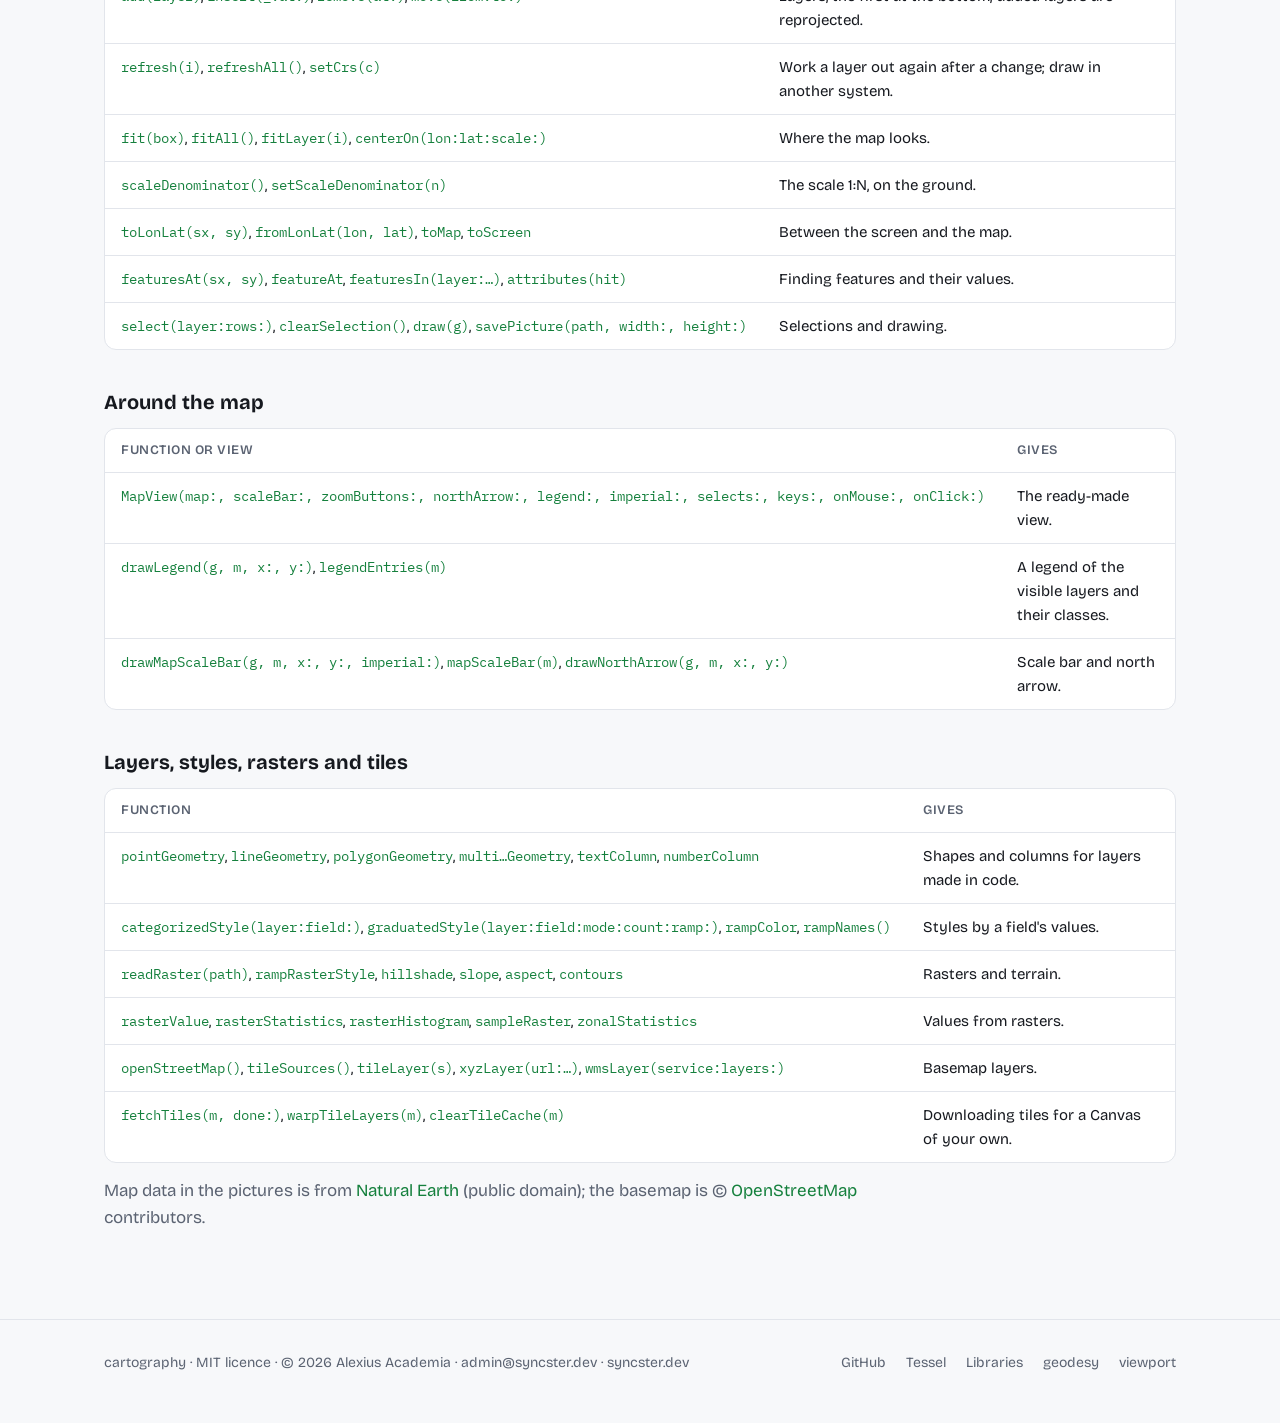
==== commit c24eccd4: "Website docs and examples pages, and the examples as examples/gallery docs.html documents every publ" ====
--- a/website/index.html
+++ b/website/index.html
@@ -38,9 +38,9 @@
       cartography <small>for Tessel</small>
     </a>
     <nav>
-      <a href="#features">Features</a>
-      <a href="#files" class="optional">Files</a>
-      <a href="#reference" class="optional">Reference</a>
+      <a href="#features" class="optional">Features</a>
+      <a href="docs.html">Docs</a>
+      <a href="examples.html">Examples</a>
       <a href="https://github.com/alexiusacademia/cartography">GitHub</a>
     </nav>
   </div>
@@ -59,7 +59,8 @@
         <button class="copy" type="button" data-copy="tessel add cartography">Copy</button>
       </div>
       <div class="buttons">
-        <a class="button primary" href="#features">See what it does</a>
+        <a class="button primary" href="docs.html">Read the docs</a>
+        <a class="button" href="examples.html">See examples</a>
         <a class="button" href="https://github.com/alexiusacademia/cartography">Code on GitHub</a>
       </div>
       <p class="meta">MIT licence · Tessel 0.24 or later · uses <a href="https://geodesy-package.syncster.dev">geodesy</a> and <a href="https://viewport-package.syncster.dev">viewport</a></p>
@@ -141,7 +142,7 @@
 <section id="ways">
   <div class="wrap">
     <h2>In a program</h2>
-    <p class="intro">A Map is a plain value: build it, change it, draw it, or save it as a picture without a window.</p>
+    <p class="intro">A Map is a plain value: build it, change it, draw it, or save it as a picture without a window. <a href="examples.html">Twelve more programs</a> on the examples page.</p>
     <div class="examples">
       <article class="example">
         <h3>A map app in twenty lines</h3>
@@ -238,6 +239,7 @@
 <section id="reference">
   <div class="wrap">
     <h2>Reference</h2>
+    <p class="intro">The most used parts. The <a href="docs.html">documentation</a> has every type and function, and the <a href="examples.html">examples</a> are whole programs.</p>
 
     <h3>The map</h3>
     <div class="table"><table>
@@ -288,37 +290,6 @@
   </div>
 </footer>
 
-<script>
-// Colours the Tessel code: keywords, strings, numbers and comments.
-(function () {
-  const esc = s => s.replace(/&/g, "&amp;").replace(/</g, "&lt;").replace(/>/g, "&gt;");
-  const keywords = /^(import|fn|var|let|if|else|for|in|while|return|match|try|true|false|nil|app|state|struct|view|bind)$/;
-  const token = /(\/\/[^\n]*)|("(?:\\.|[^"\\])*")|(\b\d+(?:\.\d+)?(?:e-?\d+)?\b)|([A-Za-z_]\w*)/g;
-  for (const pre of document.querySelectorAll("pre.tsl")) {
-    const text = pre.textContent;
-    let out = "", last = 0, m;
-    token.lastIndex = 0;
-    while ((m = token.exec(text))) {
-      out += esc(text.slice(last, m.index));
-      const t = esc(m[0]);
-      if (m[1]) out += '<span class="c">' + t + "</span>";
-      else if (m[2]) out += '<span class="s">' + t + "</span>";
-      else if (m[3]) out += '<span class="n">' + t + "</span>";
-      else if (keywords.test(m[4])) out += '<span class="k">' + t + "</span>";
-      else out += t;
-      last = token.lastIndex;
-    }
-    pre.innerHTML = out + esc(text.slice(last));
-  }
-  for (const b of document.querySelectorAll("[data-copy]")) {
-    b.addEventListener("click", () => {
-      navigator.clipboard.writeText(b.dataset.copy).then(() => {
-        b.textContent = "Copied";
-        setTimeout(() => { b.textContent = "Copy"; }, 1500);
-      }, () => {});
-    });
-  }
-})();
-</script>
+<script src="site.js"></script>
 </body>
 </html>
--- a/website/styles.css
+++ b/website/styles.css
@@ -255,3 +255,81 @@
 .fcard p { margin: 0 0 12px; color: var(--muted); font-size: 15px; }
 .fcard pre { font-size: 13px; }
 @media (max-width: 900px) { .features2 { grid-template-columns: minmax(0, 1fr); } }
+
+/* Docs and examples pages: a side menu and a column of text */
+.top nav a[aria-current="page"] { color: var(--ink); font-weight: 600; }
+.docs-layout { display: grid; grid-template-columns: 240px minmax(0, 1fr); gap: 48px; align-items: start; padding-top: 32px; padding-bottom: 64px; }
+.sidenav {
+  position: sticky; top: 76px; max-height: calc(100vh - 92px); overflow-y: auto;
+  font-size: 14.5px; padding: 4px 4px 24px 0; overscroll-behavior: contain;
+}
+.sidenav ul { list-style: none; margin: 0 0 6px; padding: 0; }
+.sidenav li a { display: block; padding: 4px 10px; border-radius: 7px; color: var(--muted); border-left: 2px solid transparent; }
+.sidenav li a:hover { color: var(--ink); text-decoration: none; background: color-mix(in srgb, var(--accent) 7%, transparent); }
+.sidenav li a.here { color: var(--accent); border-left-color: var(--accent); background: color-mix(in srgb, var(--accent) 9%, transparent); font-weight: 600; border-radius: 0 7px 7px 0; }
+.navgroup { margin: 18px 0 4px 10px; font-size: 12px; font-weight: 600; text-transform: uppercase; letter-spacing: .06em; color: var(--muted); }
+.search { position: relative; display: block; }
+.search input {
+  width: 100%; font: 14px/1.2 "Bricolage Grotesque", system-ui, sans-serif; color: var(--ink);
+  background: var(--surface); border: 1px solid var(--line); border-radius: 9px; padding: 9px 30px 9px 11px;
+}
+.search input:focus { outline: 2px solid color-mix(in srgb, var(--accent) 45%, transparent); border-color: var(--accent); }
+.search kbd { position: absolute; right: 8px; top: 50%; transform: translateY(-50%); font: 500 11px/1 "IBM Plex Mono", monospace; color: var(--muted); border: 1px solid var(--line); border-radius: 4px; padding: 3px 5px; }
+.visually-hidden { position: absolute; width: 1px; height: 1px; overflow: hidden; clip: rect(0 0 0 0); white-space: nowrap; }
+
+.doc-body { min-width: 0; }
+.doc-head { margin-bottom: 12px; }
+.doc-head h1 { font-size: clamp(32px, 4.4vw, 46px); }
+.doc-head .lede { font-size: 18px; margin-bottom: 18px; }
+.doc-head .install { margin: 0; }
+.howto { background: var(--surface); border: 1px solid var(--line); border-radius: 12px; padding: 14px 18px; font-size: 15px; color: var(--muted); }
+.howto p { margin: 6px 0; }
+.howto b { color: var(--ink); }
+
+section.doc { padding: 40px 0 8px; border-top: 1px solid var(--line); }
+section.doc + section.doc { border-top: 1px solid var(--line); }
+section.doc > h2 { font-size: 28px; margin-bottom: 14px; }
+section.doc > p { max-width: 46em; }
+section.doc h3 { font-size: 17px; margin: 30px 0 10px; }
+section.doc > pre.tsl, section.doc > .table, section.doc > .install { margin: 14px 0 22px; }
+.steps { padding-left: 22px; max-width: 46em; }
+.steps li { margin: 4px 0; }
+
+.api { margin: 18px 0 24px; scroll-margin-top: 76px; }
+.api:target .sig { outline: 2px solid var(--accent); }
+pre.sig { font-size: 13px; padding: 11px 14px; white-space: pre-wrap; word-break: break-word; }
+.api .desc { padding: 10px 2px 0 14px; border-left: 2px solid var(--line); margin-left: 8px; }
+.api .desc > p:first-child { margin-top: 0; }
+.api .desc ul { margin: 6px 0; padding-left: 20px; }
+.api .desc .table { margin-top: 12px; }
+.methods td:first-child, .api .table td:first-child { white-space: normal; min-width: 12em; }
+.api .table td:nth-child(2) { white-space: nowrap; }
+.api .table td:nth-child(2) code { background: none; padding: 0; color: var(--muted); font-size: 13px; }
+.no-match { color: var(--muted); padding: 24px 0; }
+body.filtering section.doc > p, body.filtering section.doc > pre, body.filtering section.doc > .steps, body.filtering section.doc > .install, body.filtering .doc-head { display: none; }
+.doc-foot { margin-top: 48px; padding-top: 20px; border-top: 1px solid var(--line); color: var(--muted); font-size: 15px; }
+
+/* Examples */
+.exgroup { font-size: 26px; margin: 44px 0 6px; padding-top: 28px; border-top: 1px solid var(--line); }
+.program { scroll-margin-top: 76px; margin: 20px 0 36px; }
+.program-head { display: grid; grid-template-columns: minmax(0, 1fr) minmax(0, 1fr); gap: 24px; align-items: start; margin-bottom: 14px; }
+.program-head:has(> :only-child) { grid-template-columns: minmax(0, 1fr); }
+.program h3 { font-size: 20px; margin: 0 0 6px; }
+.program h3 a { color: var(--ink); }
+.program-head p { margin: 0 0 10px; color: var(--muted); max-width: 42em; }
+.program .shot figcaption { font-size: 12.5px; color: var(--muted); padding: 7px 12px; border-top: 1px solid var(--line); }
+.code-wrap { position: relative; border-radius: 10px; overflow: hidden; background: var(--code-bg); }
+.code-bar { display: flex; justify-content: space-between; gap: 12px; padding: 9px 86px 9px 18px; font: 500 12.5px/1.2 "IBM Plex Mono", monospace; color: var(--code-com); border-bottom: 1px solid #ffffff14; }
+.code-wrap pre { border-radius: 0; max-height: 560px; overflow: auto; }
+.code-copy { position: absolute; top: 5px; right: 8px; z-index: 1; }
+.out pre { font-size: 12.5px; white-space: pre; }
+
+@media (max-width: 900px) {
+  .docs-layout { grid-template-columns: minmax(0, 1fr); gap: 0; padding-top: 16px; }
+  .sidenav { position: static; max-height: none; border-bottom: 1px solid var(--line); padding-bottom: 12px; margin-bottom: 8px; }
+  .sidenav ul { display: flex; flex-wrap: wrap; gap: 2px 4px; }
+  .sidenav li a { padding: 3px 8px; border-left: 0; }
+  .navgroup { margin: 10px 0 2px 8px; }
+  .program-head { grid-template-columns: minmax(0, 1fr); }
+  .code-bar span:last-child { display: none; }
+}
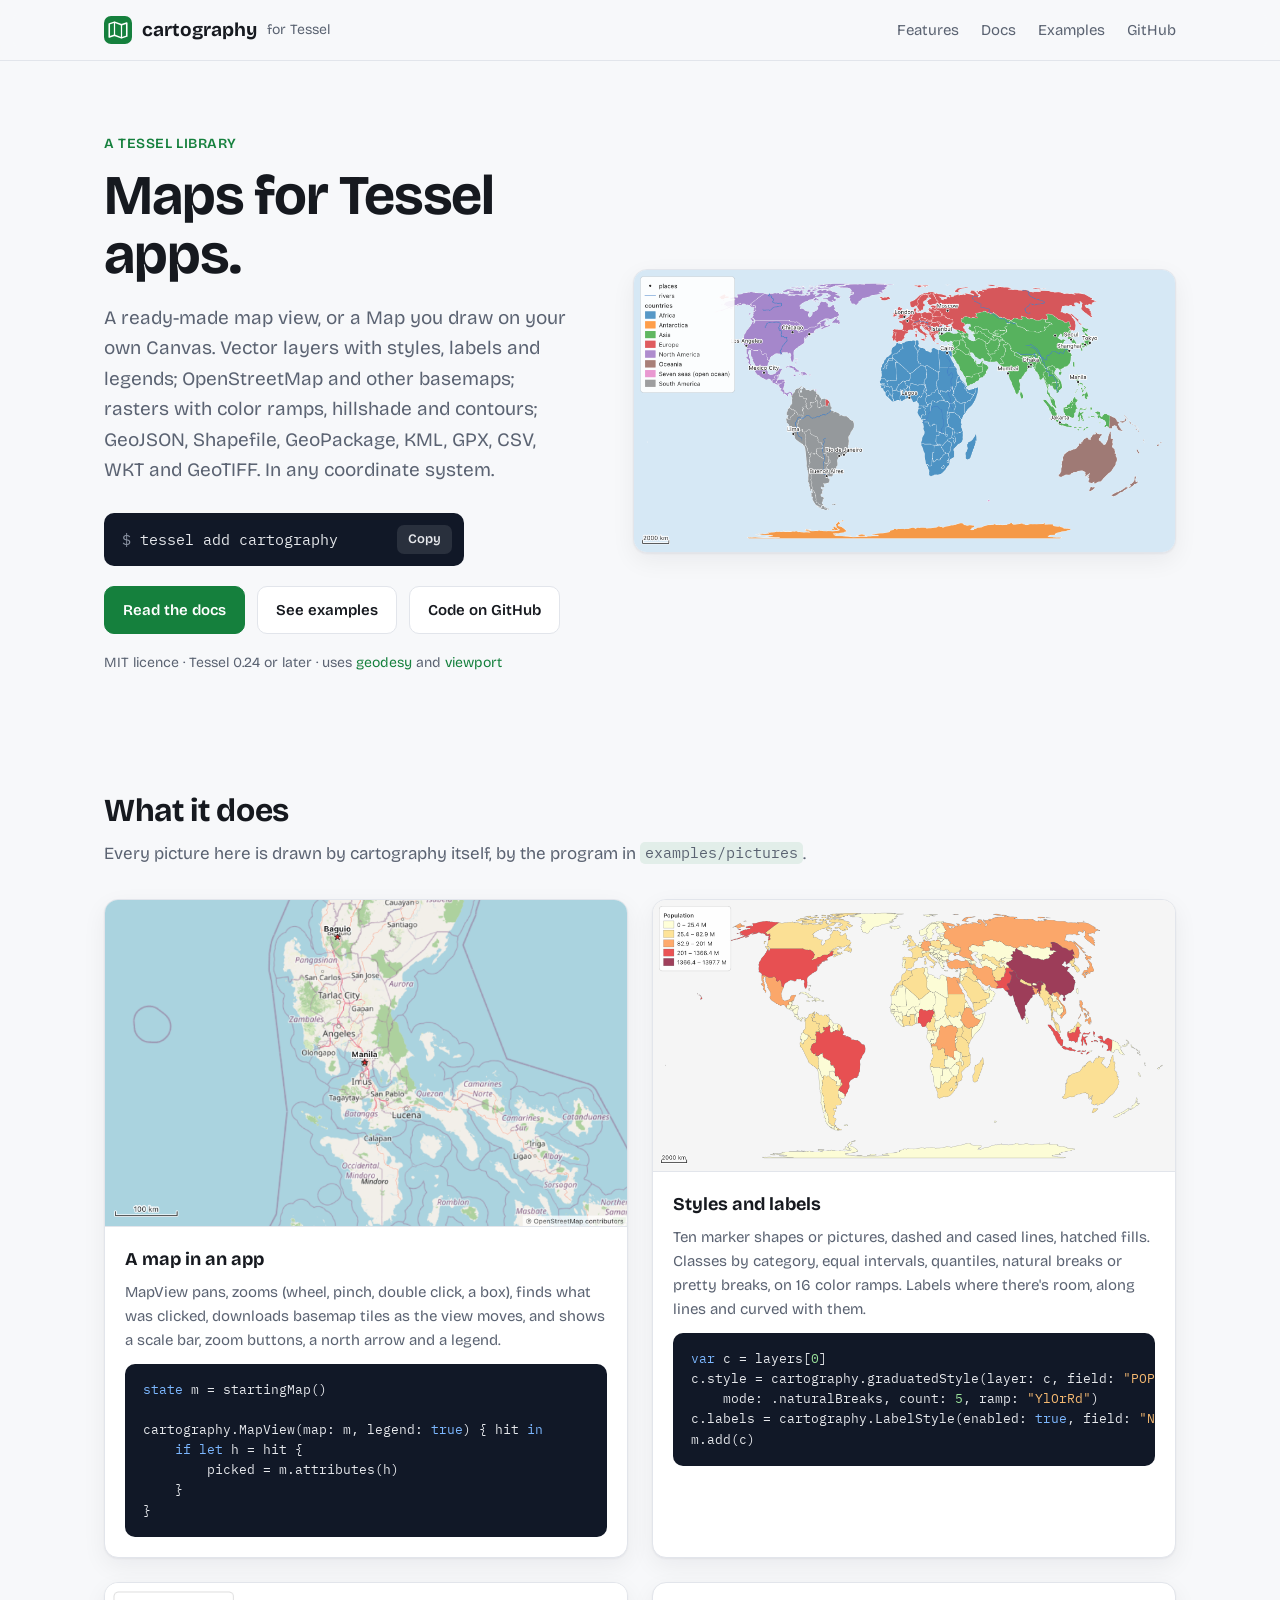
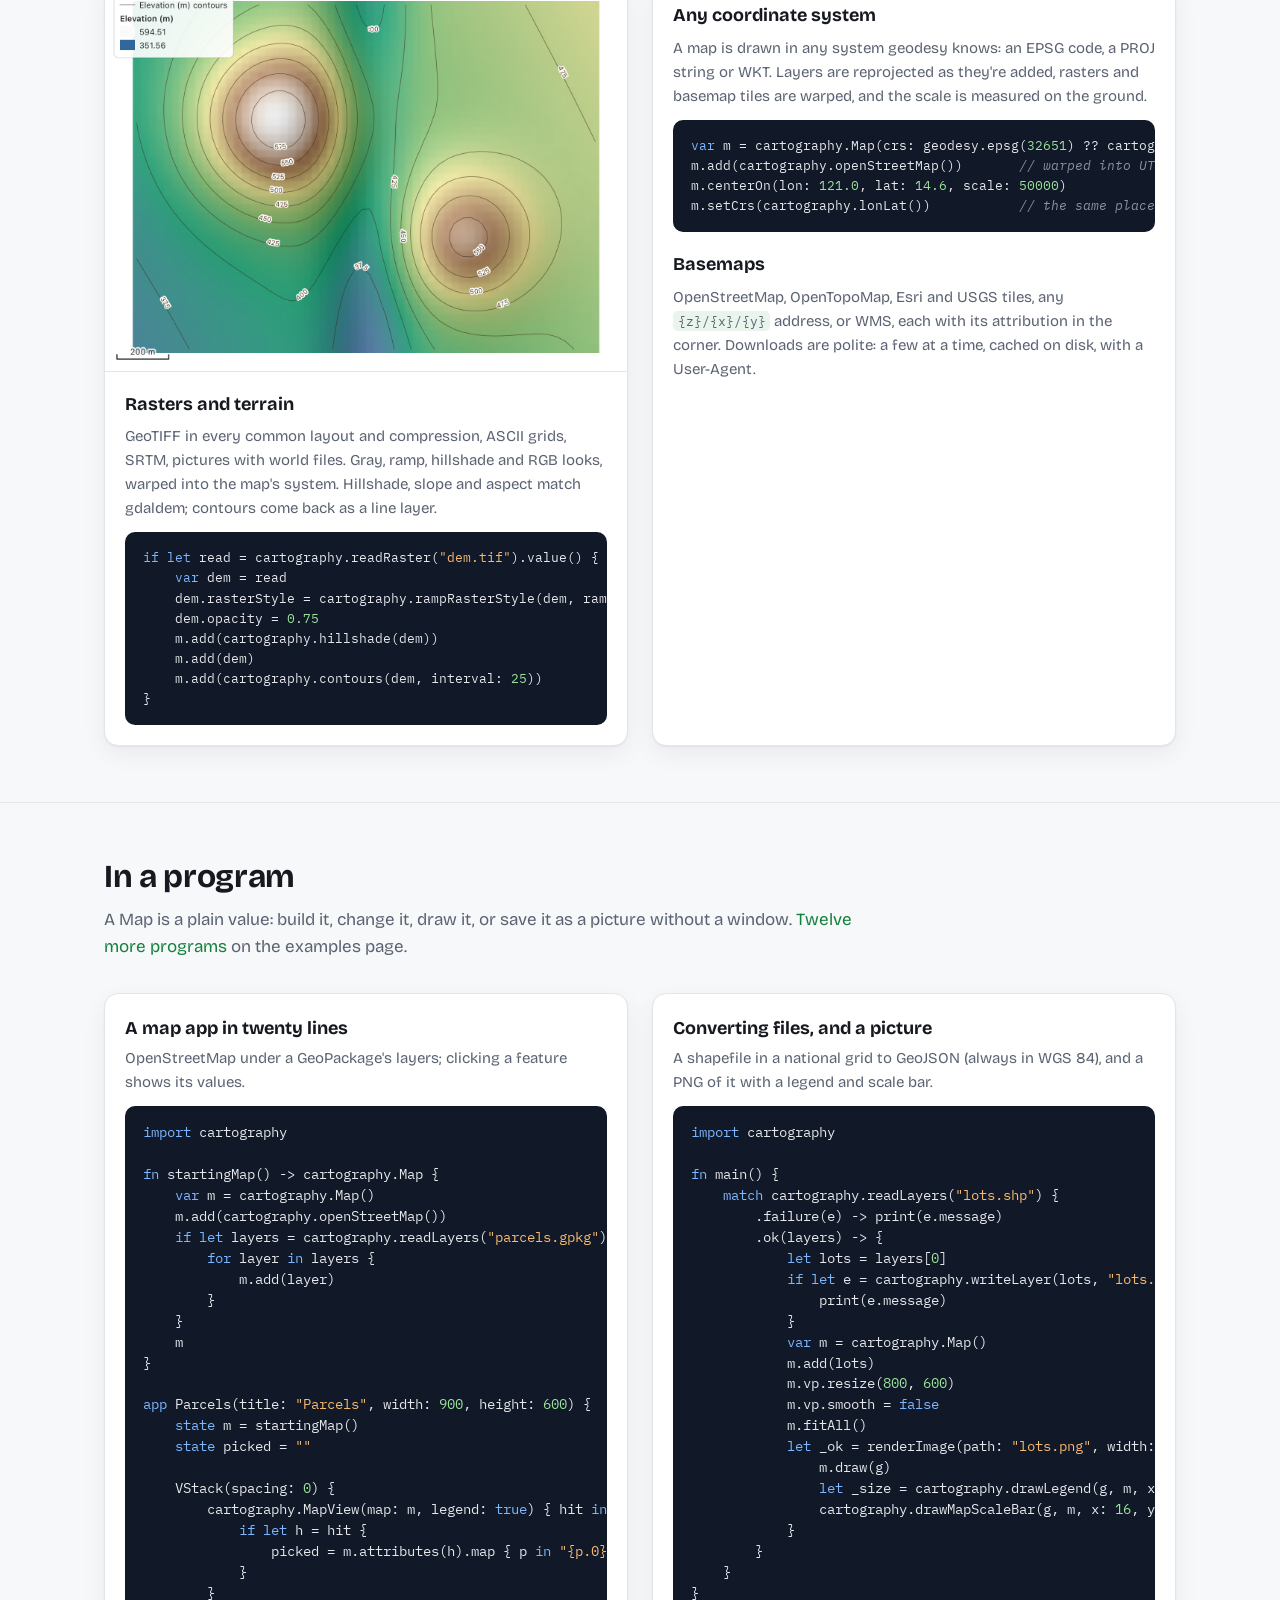
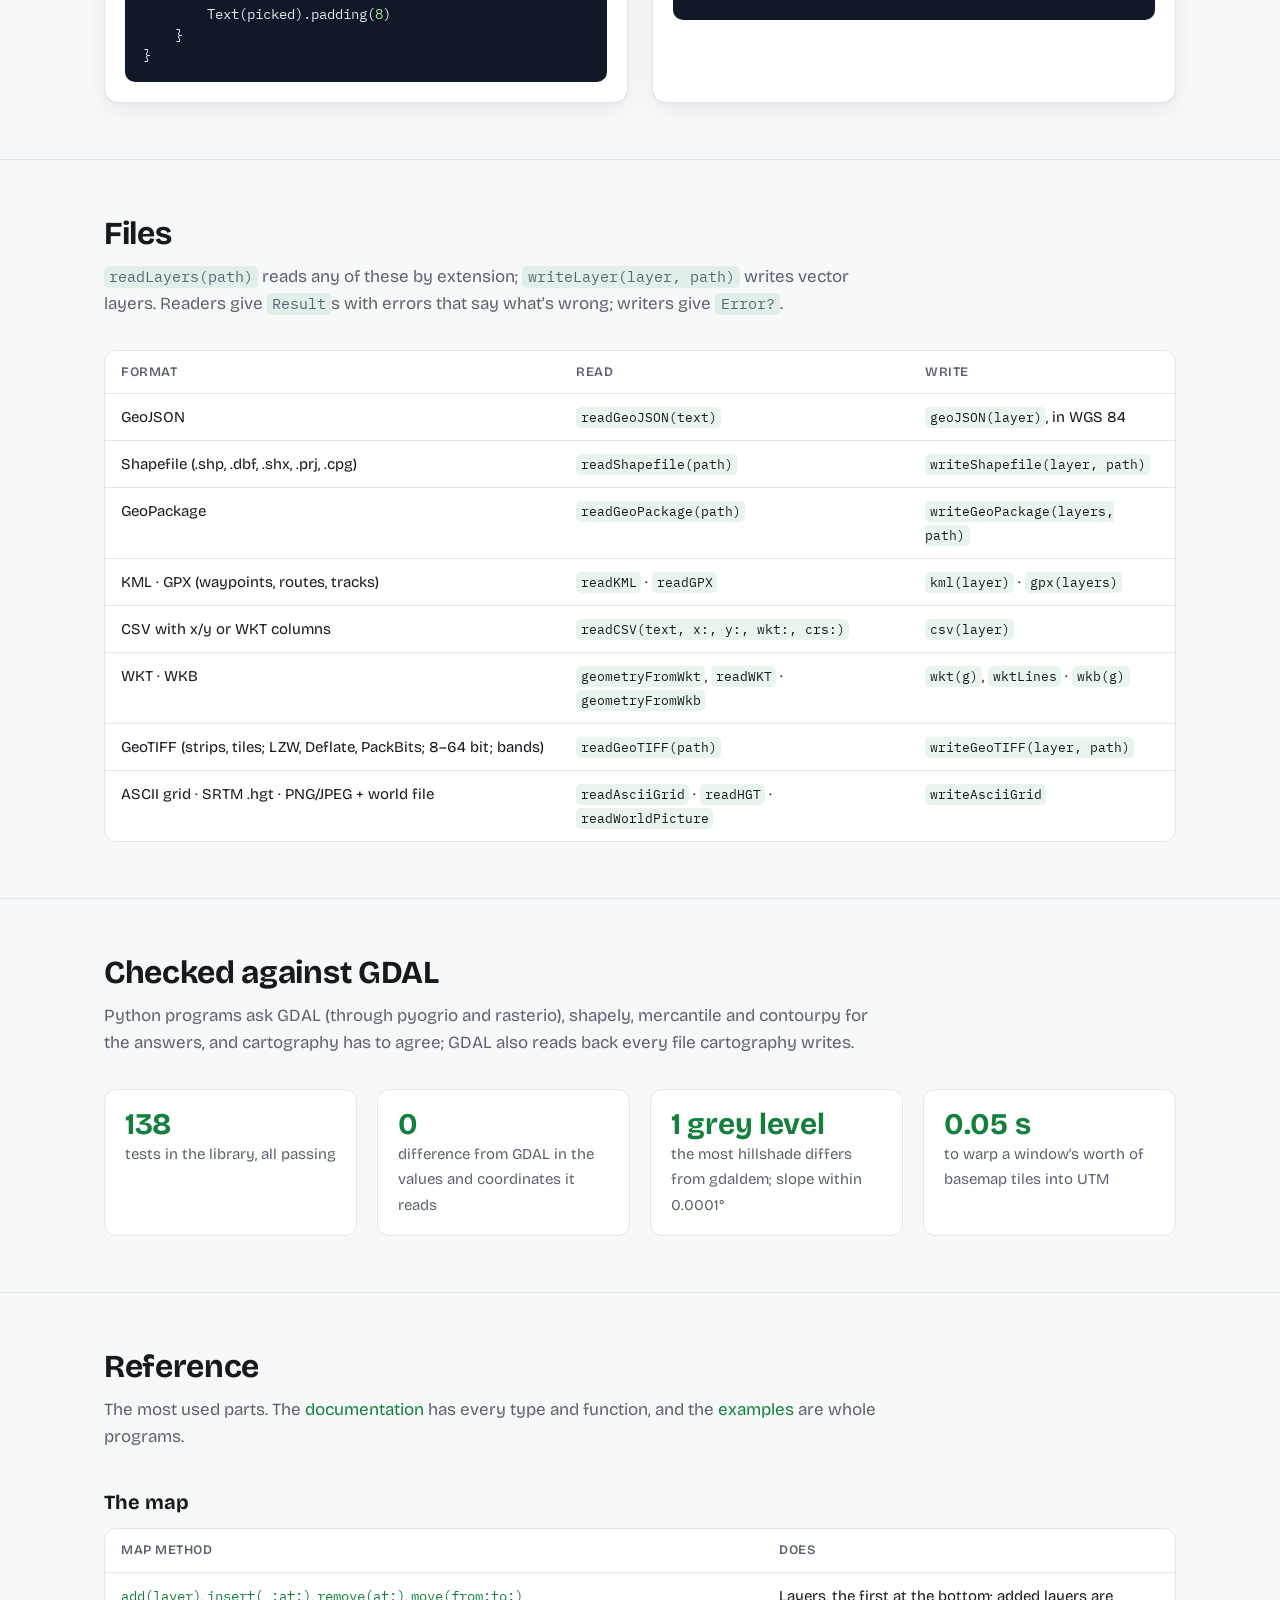
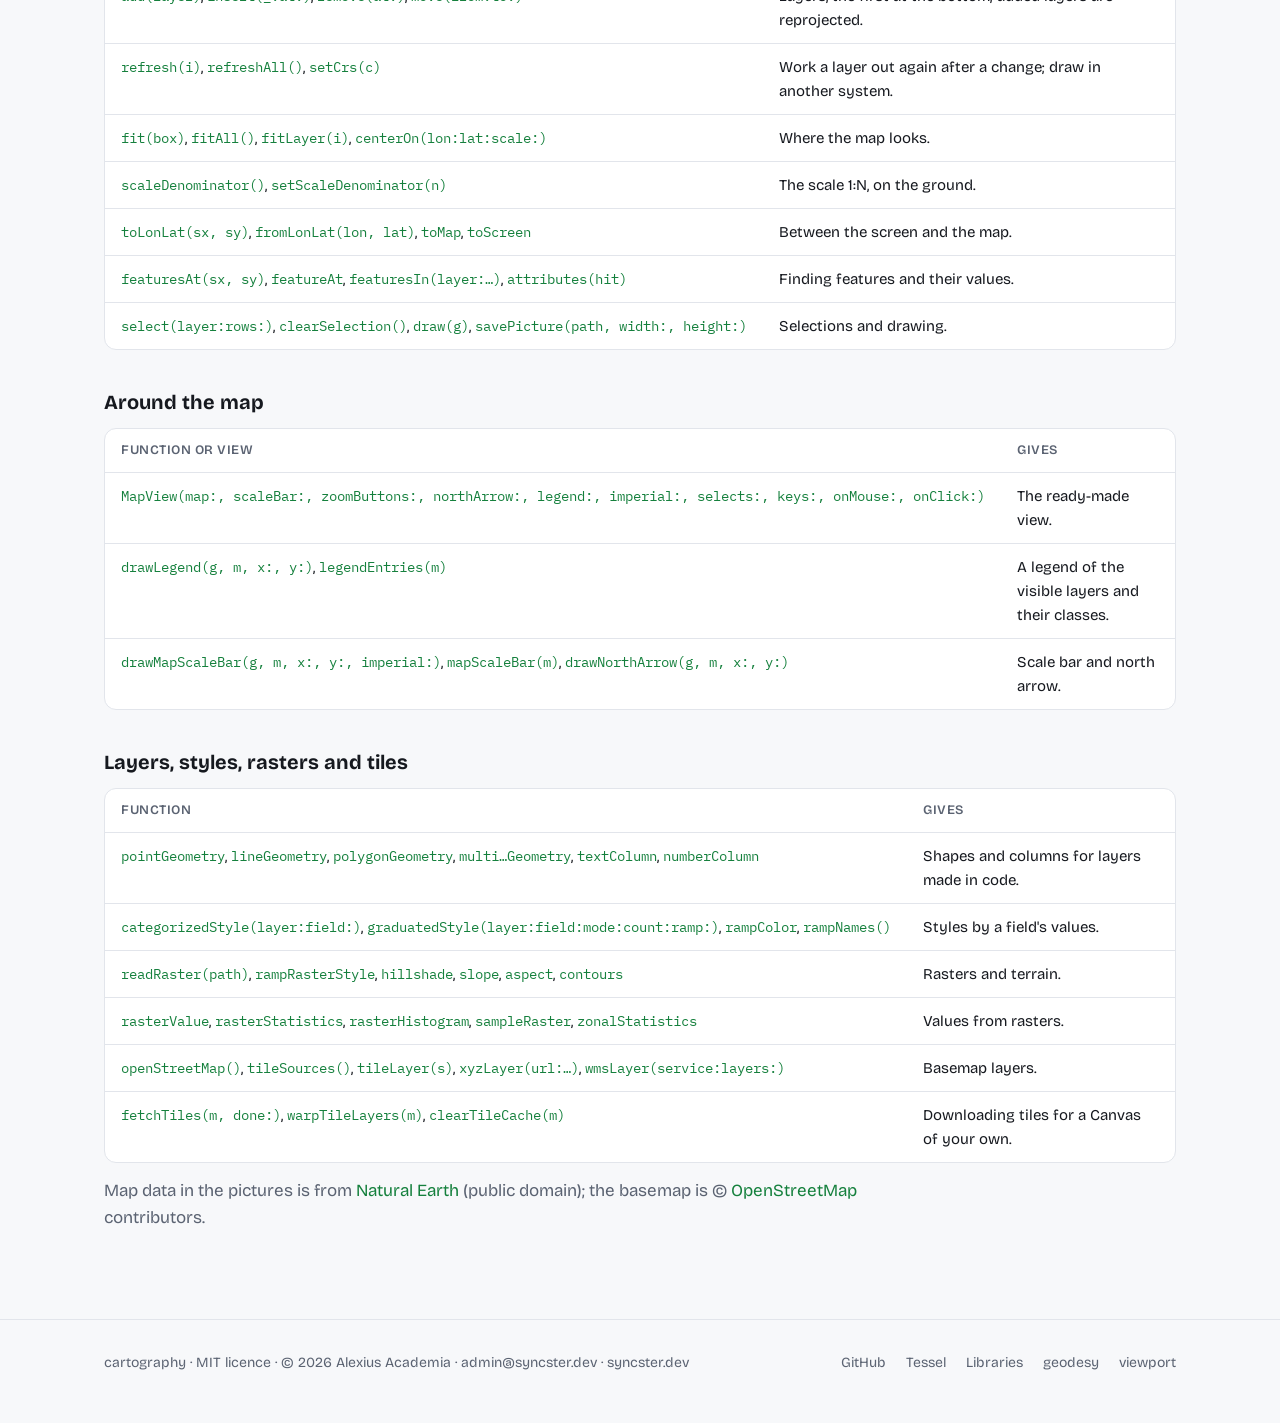
==== commit 927664d2: "Screenshots of the gallery's apps; drop CARTO basemaps The examples page shows the five apps as they" ====
--- a/website/index.html
+++ b/website/index.html
@@ -131,7 +131,7 @@
 m.centerOn(lon: 121.0, lat: 14.6, scale: 50000)
 m.setCrs(cartography.lonLat())           // the same place, in degrees</pre>
           <h3 style="margin-top:18px">Basemaps</h3>
-          <p>OpenStreetMap, OpenTopoMap, CARTO, Esri and USGS tiles, any <code>{z}/{x}/{y}</code> address, or WMS, each with its attribution in the corner. Downloads are polite: a few at a time, cached on disk, with a User-Agent.</p>
+          <p>OpenStreetMap, OpenTopoMap, Esri and USGS tiles, any <code>{z}/{x}/{y}</code> address, or WMS, each with its attribution in the corner. Downloads are polite: a few at a time, cached on disk, with a User-Agent.</p>
         </div>
       </article>
 
